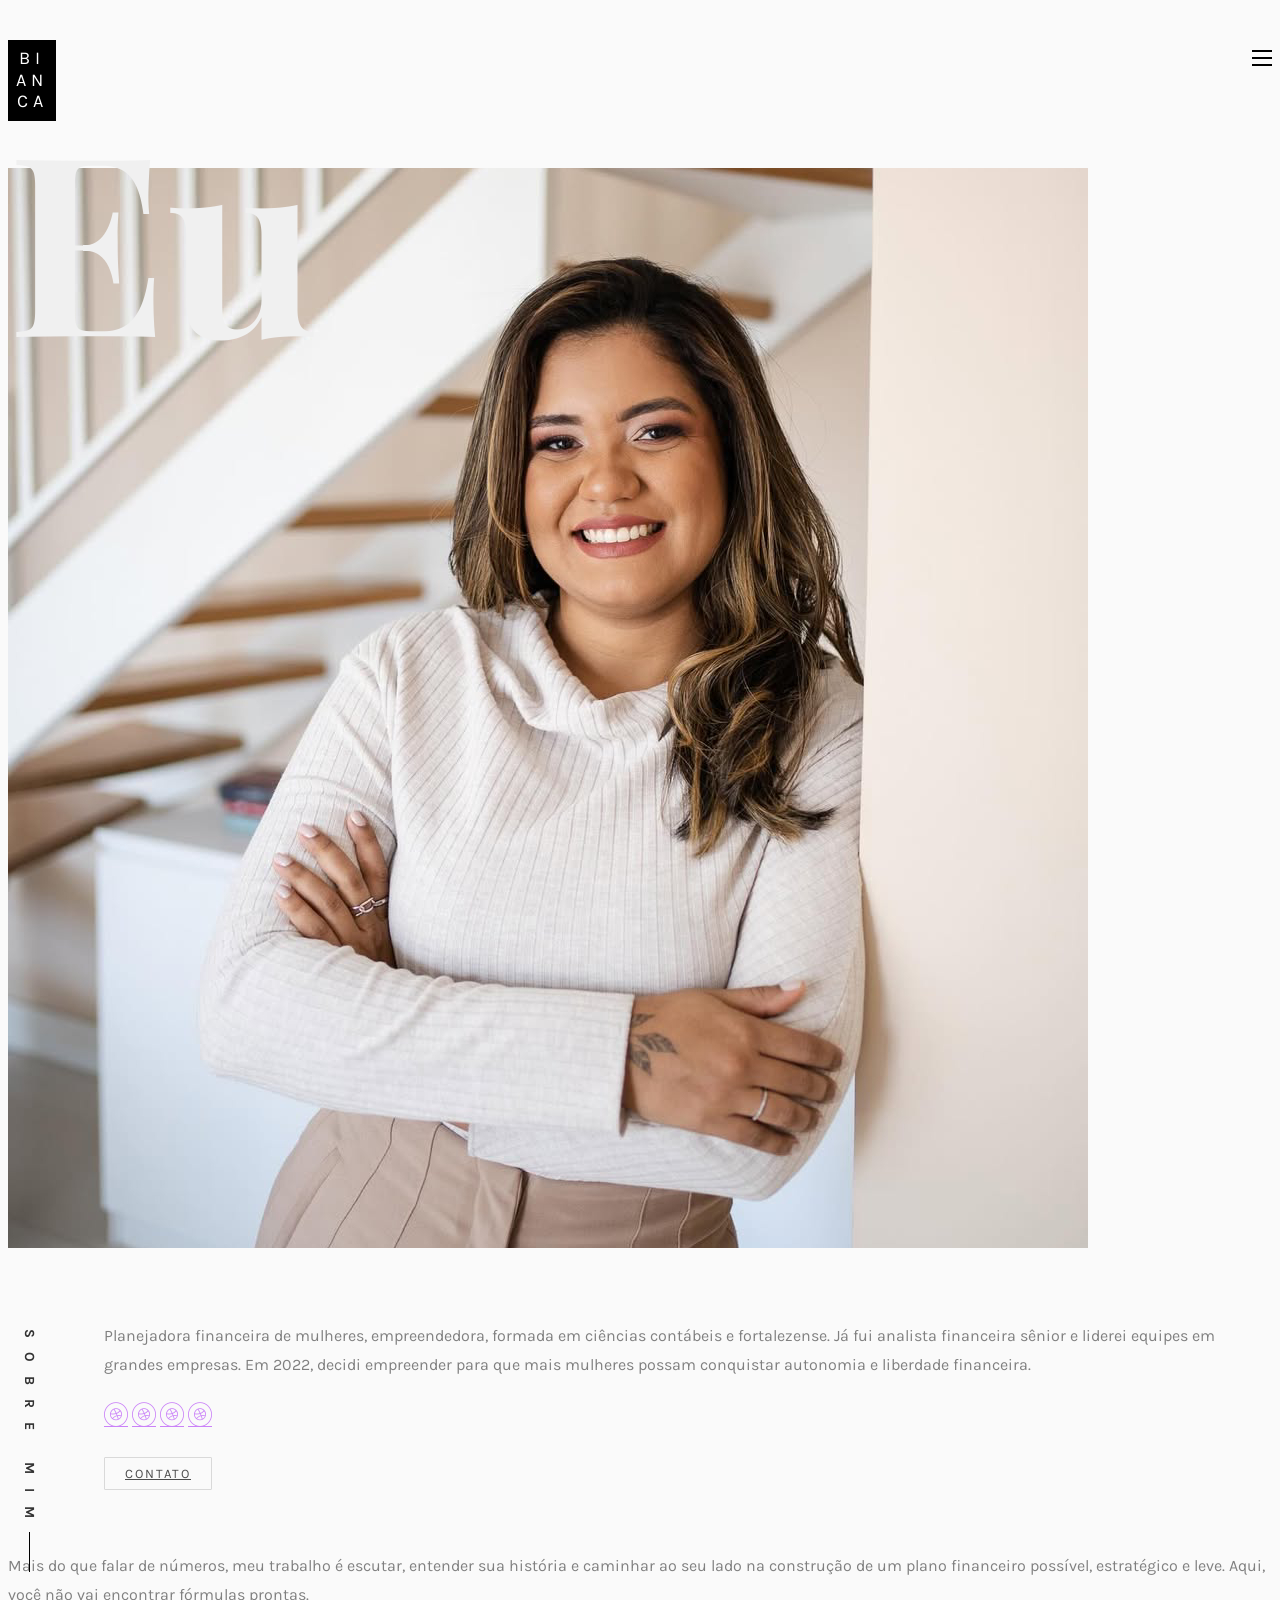
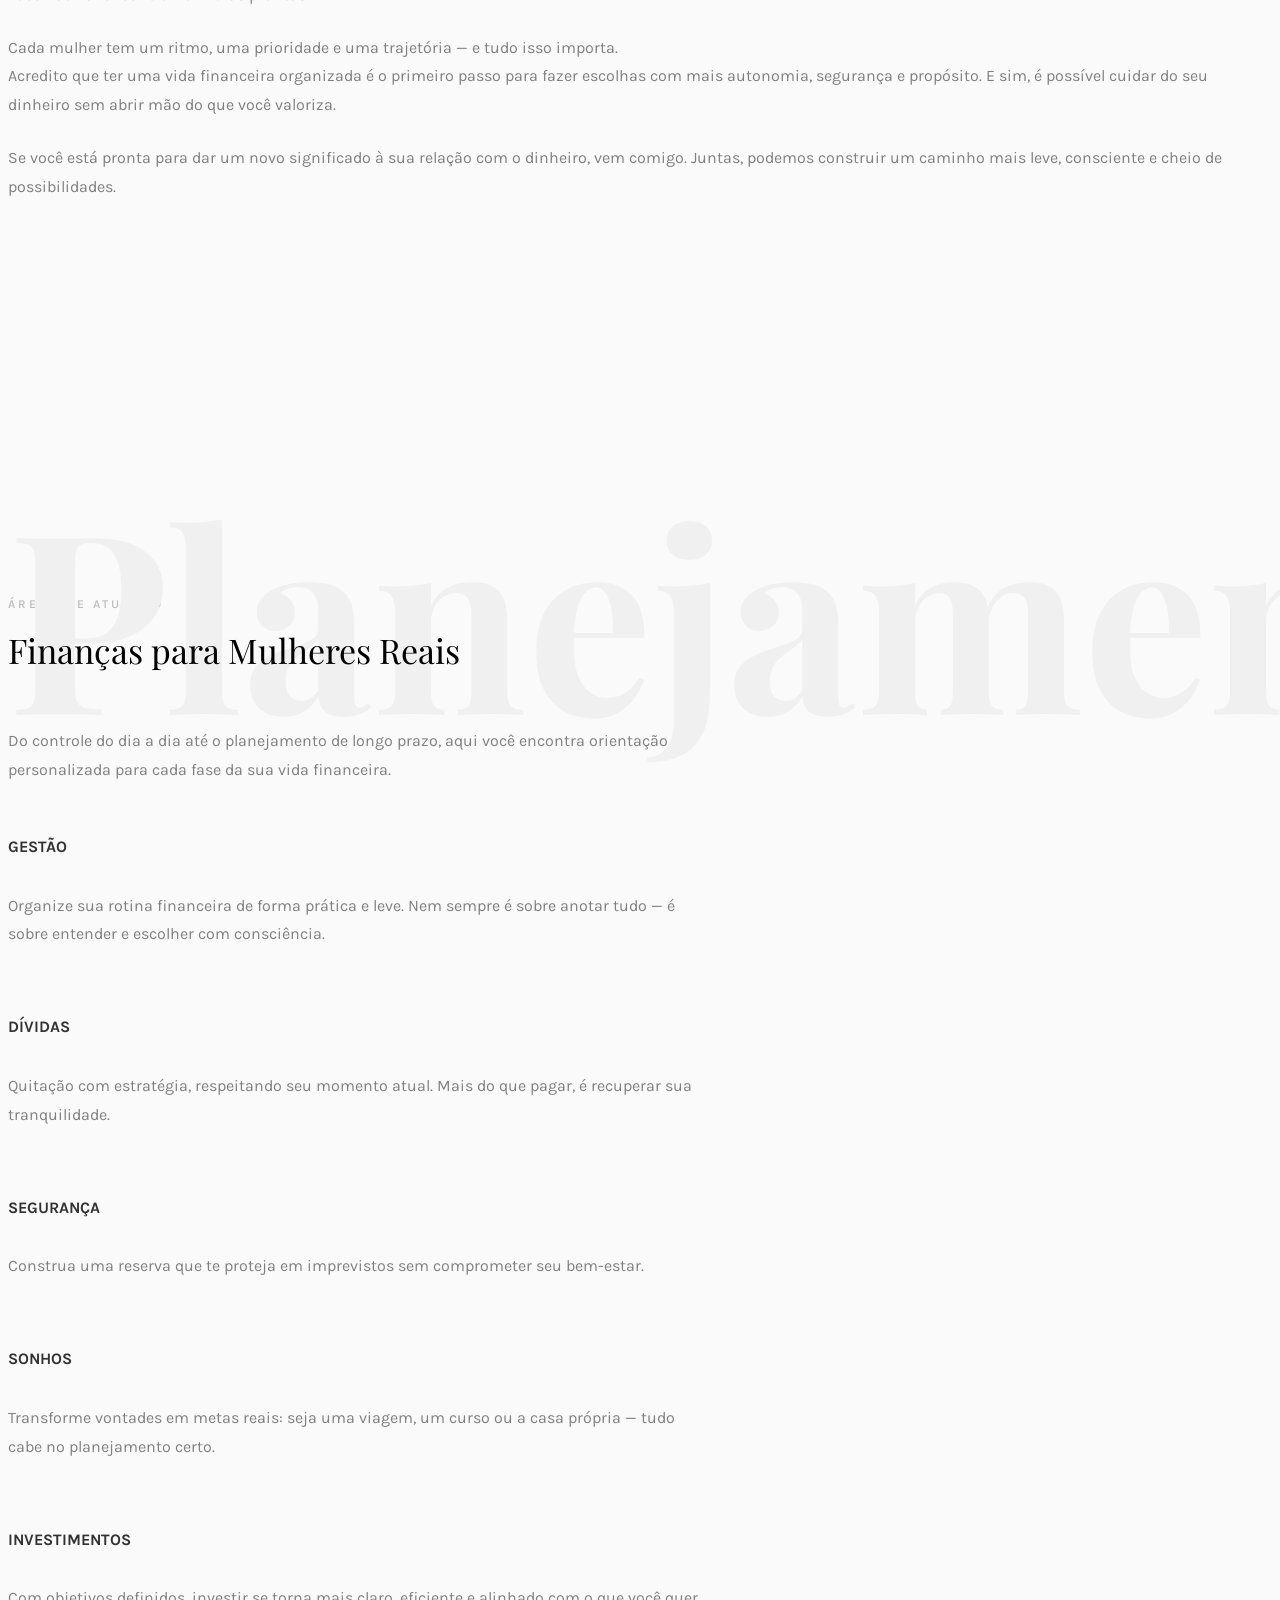
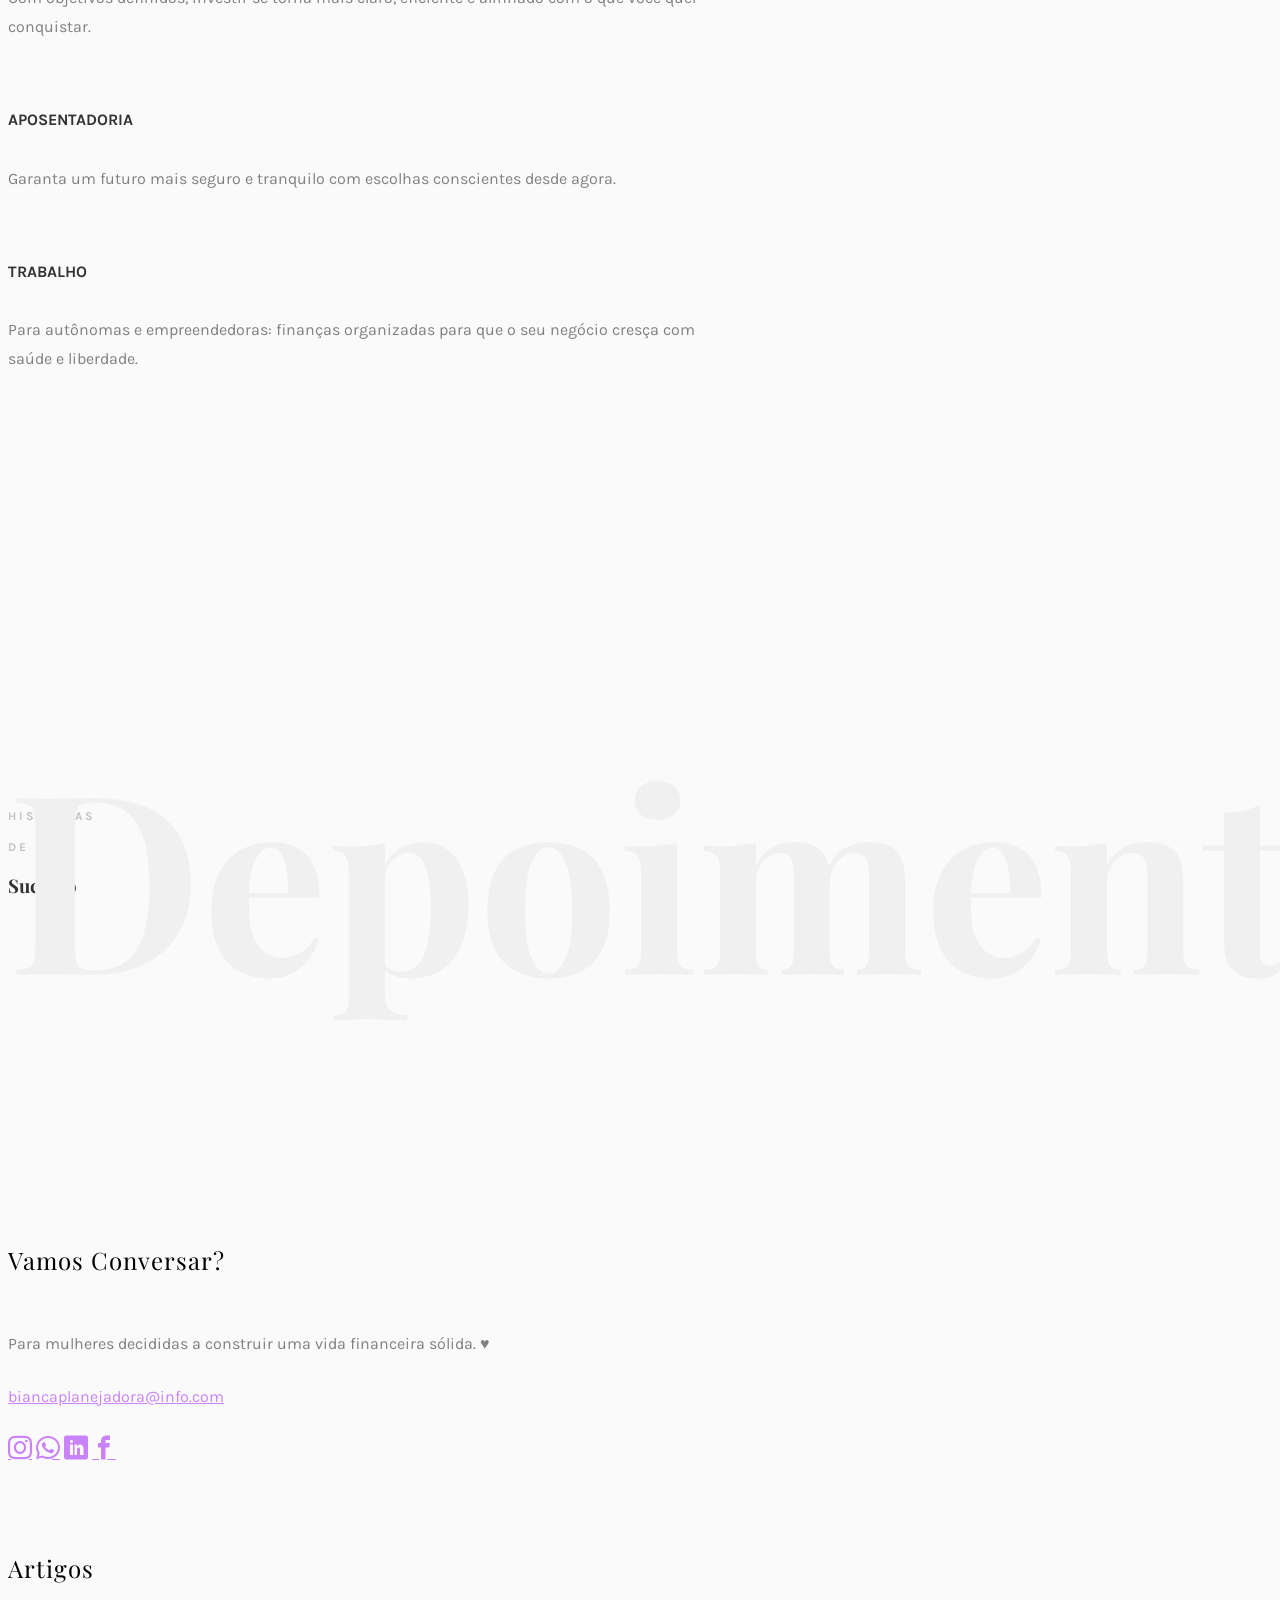
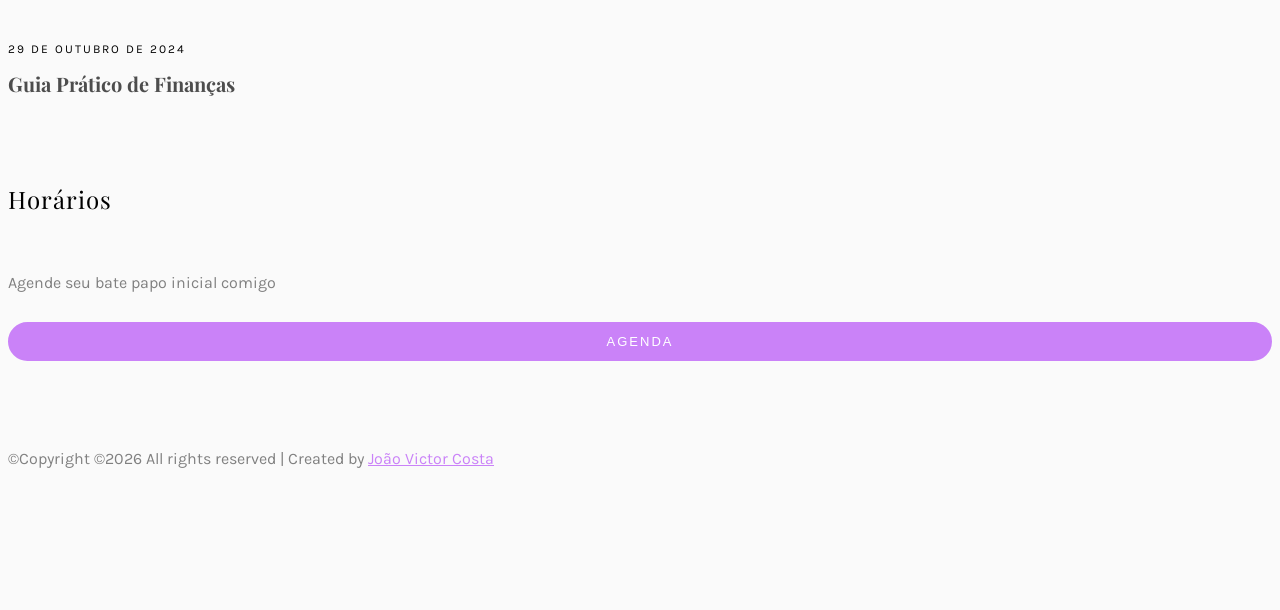
==== about.html @ e66005cc "new: create site bianca planejadora" ====
<!DOCTYPE HTML>
<html lang="pt-br">
	<head>
	<meta charset="utf-8">
	<meta http-equiv="X-UA-Compatible" content="IE=edge">
	<title>Bianca Planejadora</title>
	<meta name="viewport" content="width=device-width, initial-scale=1">
	<meta name="description" content="" />
	<meta name="keywords" content="" />
	<meta name="author" content="" />

  <!-- Facebook and Twitter integration -->
	<meta property="og:title" content=""/>
	<meta property="og:image" content=""/>
	<meta property="og:url" content=""/>
	<meta property="og:site_name" content=""/>
	<meta property="og:description" content=""/>
	<meta name="twitter:title" content="" />
	<meta name="twitter:image" content="" />
	<meta name="twitter:url" content="" />
	<meta name="twitter:card" content="" />

	<!-- Place favicon.ico and apple-touch-icon.png in the root directory -->
	<link rel="shortcut icon" href="favicon.ico">

	<link href="https://fonts.googleapis.com/css?family=Karla:400,700" rel="stylesheet">
	<link href="https://fonts.googleapis.com/css?family=Playfair+Display:400,400i,700" rel="stylesheet">
	
	<!-- Animate.css -->
	<link rel="stylesheet" href="css/animate.css">
	<!-- Icomoon Icon Fonts-->
	<link rel="stylesheet" href="css/icomoon.css">
	<!-- Bootstrap  -->
	<link rel="stylesheet" href="css/bootstrap.css">
	<!-- Owl Carousel -->
	<link rel="stylesheet" href="css/owl.carousel.min.css">
	<link rel="stylesheet" href="css/owl.theme.default.min.css">
	<!-- Magnific Popup -->
	<link rel="stylesheet" href="css/magnific-popup.css">

	<link rel="stylesheet" href="css/style.css">


	<!-- Modernizr JS -->
	<script src="js/modernizr-2.6.2.min.js"></script>

	</head>
	<body>

	<nav id="colorlib-main-nav" role="navigation">
		<a href="#" class="js-colorlib-nav-toggle colorlib-nav-toggle active"><i></i></a>
		<div class="js-fullheight colorlib-table">
			<div class="colorlib-table-cell js-fullheight">
				<div class="row">
					<div class="col-md-12">
						<ul>
							<li><a href="index.html">Home</a></li>
							<li class="active"><a href="about.html">Sobre</a></li>
							<li><a href="contact.html">Contato</a></li>
						</ul>
					</div>
				</div>
			</div>
		</div>
	</nav>
	
	<div id="colorlib-page">
		<header>
			<div class="container">
				<div class="row">
					<div class="col-md-12">
						<div class="colorlib-navbar-brand">
							<a class="colorlib-logo" href="index.html"><span>Bi</span><span>an</span><span>ca</span></a>
						</div>
						<a href="#" class="js-colorlib-nav-toggle colorlib-nav-toggle"><i></i></a>
					</div>
				</div>
			</div>
		</header>
		<div id="colorlib-about">
			<div class="container">
				<div class="row text-center">
					<h2 class="bold">Eu</h2>
				</div>
				<div class="row row-padded-bottom">
					<div class="col-md-5 animate-box">
						<img class="img-responsive about-img" src="images/about.jpg" alt="html5 bootstrap template by colorlib.com">
					</div>
					<div class="col-md-6 col-md-push-1 animate-box">
						<div class="about-desc">
							<div class="desc">
								<div class="rotate">
									<h2 class="heading">Sobre mim</h2>
								</div>
								<p>Planejadora financeira de mulheres, empreendedora, formada em ciências contábeis e fortalezense. 
									Já fui analista financeira sênior e liderei equipes em grandes empresas. 
									Em 2022, decidi empreender para que mais mulheres possam conquistar autonomia e liberdade financeira.</p>
								<p class="colorlib-social-icons">
									<a href="#"><i class="icon-dribbble2"></i></a>
									<a href="#"><i class="icon-dribbble2"></i></a>
									<a href="#"><i class="icon-dribbble2"></i></a>
									<a href="#"><i class="icon-dribbble2"></i></a>
								</p>
								<p><a href="contact.html" class="btn btn-primary btn-outline">Contato</a></p>
							</div>
						</div>
					</div>
				</div>
				<div class="row">
					<div class="col-md-4 animate-box">
						<p>Mais do que falar de números, meu trabalho é escutar, entender sua história e caminhar ao seu lado na 
							construção de um plano financeiro possível, estratégico e leve. Aqui, você não vai encontrar fórmulas prontas. </p>
					</div>
					<div class="col-md-4 animate-box">
						<p>Cada mulher tem um ritmo, uma prioridade e uma trajetória — e tudo isso importa.
							<br>Acredito que ter uma vida financeira organizada é o primeiro passo para fazer escolhas com mais autonomia, 
							segurança e propósito. E sim, é possível cuidar do seu dinheiro sem abrir mão do que você valoriza.</p>
					</div>
					<div class="col-md-4 animate-box">
						<p>Se você está pronta para dar um novo significado à sua relação com o dinheiro, vem comigo. Juntas, podemos construir 
							um caminho mais leve, consciente e cheio de possibilidades.</p>
					</div>
				</div>
			</div>
		</div>
		<div id="colorlib-services">
			<div class="container">
			  <div class="row text-center">
				<h2 class="bold">Planejamento</h2>
			  </div>
			  <div class="row">
				<div class="col-md-12">
				  <div class="services-flex">
					<div class="one-third">
					  <div class="row">
						<div class="col-md-12 animate-box intro-heading">
						  <span>Áreas de atuação</span>
						  <h2>Finanças para Mulheres Reais</h2>
						  <p>Do controle do dia a dia até o planejamento de longo prazo, aqui você encontra orientação personalizada para cada fase da sua vida financeira.</p>
						</div>
					  </div>
					  <div class="row">
						<div class="col-md-12">
		  
						  <div class="services animate-box">
							<h3>Gestão</h3>
							<p>Organize sua rotina financeira de forma prática e leve. Nem sempre é sobre anotar tudo — é sobre entender e escolher com consciência.</p>
						  </div>
		  
						  <div class="services animate-box">
							<h3>Dívidas</h3>
							<p>Quitação com estratégia, respeitando seu momento atual. Mais do que pagar, é recuperar sua tranquilidade.</p>
						  </div>
		  
						  <div class="services animate-box">
							<h3>Segurança</h3>
							<p>Construa uma reserva que te proteja em imprevistos sem comprometer seu bem-estar.</p>
						  </div>
		  
						  <div class="services animate-box">
							<h3>Sonhos</h3>
							<p>Transforme vontades em metas reais: seja uma viagem, um curso ou a casa própria — tudo cabe no planejamento certo.</p>
						  </div>
		  
						  <div class="services animate-box">
							<h3>Investimentos</h3>
							<p>Com objetivos definidos, investir se torna mais claro, eficiente e alinhado com o que você quer conquistar.</p>
						  </div>
		  
						  <div class="services animate-box">
							<h3>Aposentadoria</h3>
							<p>Garanta um futuro mais seguro e tranquilo com escolhas conscientes desde agora.</p>
						  </div>
		  
						  <div class="services animate-box">
							<h3>Trabalho</h3>
							<p>Para autônomas e empreendedoras: finanças organizadas para que o seu negócio cresça com saúde e liberdade.</p>
						  </div>
		  
						</div>
					  </div>
					</div>
					<div class="one-forth services-img" style="background-image: url(images/about__.jpg);">
					</div>
				  </div>
				</div>
			  </div>
			</div>
		  </div>
		  

		<div id="colorlib-testimony">
			<div class="container">
				<div class="row text-center">
					<h2 class="bold">Depoimentos</h2>
				</div>
				<div class="row">
					<div class="col-md-12 col-md-offset-0 text-center animate-box intro-heading">
						<span>Histórias</span>
						<span>de</span>
						<h3>Sucesso</h3>
					</div>
				</div>
				<div class="row">
					<div class="col-md-12">
						<div class="rotate">
							<h2 class="heading">Clientes</h2>
						</div>
					</div>
				</div>
				<div class="row animate-box">
					<div class="owl-carousel">
						<div class="item">
							<div class="col-md-12 text-center">
								<div class="testimony">
									<blockquote>
										<p>"Criei o hábito de olhar semanalmente os gastos dos dias anteriores e planejar o orçamento da semana atual. É uma disciplina, assim como ir à academia. Passei a falar sobre dinheiro com amigas e agora essa visão de finanças faz parte da rotina".</p>
										<span>&mdash; Nadian Silva</span>
									</blockquote>
								</div>
							</div>
						</div>
						<div class="item">
							<div class="col-md-12 text-center">
								<div class="testimony">
									<blockquote>
										<p>"O atendimento da Bianca é muito atencioso e profissional. Agora, tenho tranquilidade com o dinheiro &mdash; e isso impactou a minha confiança. Para quem vem da área da cultura ou de humanas, a gente não aprende sobre finanças, quanto custa a sua força de trabalho e a sua estrutura."</p>
										<span>&mdash; Priscila de Morais</span>
									</blockquote>
								</div>
							</div>
						</div>
						<div class="item">
							<div class="col-md-12 text-center">
								<div class="testimony">
									<blockquote>
										<p>"Queria que todas as minhas amigas tivessem acesso ao serviço que ela presta. É algo que muda vidas, porque reverbera para outras áreas. Traz reflexões sobre valorizar o nosso tempo e entender as escolhas que valem a pena."</p>
										<span>&mdash; Maísa Barbosa</span>
									</blockquote>
								</div>
							</div>
						</div>
					</div>
				</div>
			</div>
		</div>

		<footer>
			<div id="footer">
				<div class="container">
					<div class="row">
						<div class="col-md-4 col-pb-sm">
							<div class="row">
								<div class="col-md-10">
									<h2>Vamos Conversar?</h2>
									<p>Para mulheres decididas a construir uma vida financeira sólida. ♥️</p>
									<p><a href="#">biancaplanejadora@info.com</a></p>
									<p class="colorlib-social-icons">
										<a href="#"><i class="icon-instagram"></i></a>
										<a href="#"><i class="icon-whatsapp"></i></a>
										<a href="#"><i class="icon-linkedin"></i></a>
										<a href="#"><i class="icon-facebook"></i></a>
									</p>
								</div>
							</div>
						</div>
						<div class="col-md-4 col-pb-sm">
							<h2>Artigos</h2>
							<div class="f-entry">
								<div class="desc">
									<span>29 de Outubro de 2024</span>
									<h3><a href="https://www.bemparana.com.br/opiniao/financas-pessoais-um-guia-pratico-para-avaliar-o-seu-ano-ajustar-a-rota-e-planejar-2025/">Guia Prático de Finanças</a></h3>
								</div>
							</div>
						</div>
						<div class="col-md-4 col-pb-sm">
							<h2>Horários</h2>
							<p>Agende seu bate papo inicial comigo</p>
							<div class="subscribe text-center">
								<div class="form-group">
									<a href="#" class="icon whatsapp"><input type="submit" value="Agenda" class="btn btn-primary btn-custom"></a>
								</div>
							</div>
						</div>
					</div>
					<div class="row">
						<div class="col-md-12 text-center">
							<p>
								&copy;Copyright &copy;<script>document.write(new Date().getFullYear());</script> All rights reserved | Created by <a href="https://github.com/costajao" target="_blank">João Victor Costa</a>
							</p>
						</div>
					</div>
				</div>
			</div>
		</footer>
	
	</div>

	<!-- jQuery -->
	<script src="js/jquery.min.js"></script>
	<!-- jQuery Easing -->
	<script src="js/jquery.easing.1.3.js"></script>
	<!-- Bootstrap -->
	<script src="js/bootstrap.min.js"></script>
	<!-- Waypoints -->
	<script src="js/jquery.waypoints.min.js"></script>
	<!-- Owl Carousel -->
	<script src="js/owl.carousel.min.js"></script>
	<!-- Magnific Popup -->
	<script src="js/jquery.magnific-popup.min.js"></script>
	<script src="js/magnific-popup-options.js"></script>

	<!-- Main JS (Do not remove) -->
	<script src="js/main.js"></script>

	</body>
</html>
---- css/icomoon.css ----
@font-face {
  font-family: 'icomoon';
  src:  url('fonts/icomoon.eot?tmere9');
  src:  url('fonts/icomoon.eot?tmere9#iefix') format('embedded-opentype'),
    url('fonts/icomoon.ttf?tmere9') format('truetype'),
    url('fonts/icomoon.woff?tmere9') format('woff'),
    url('fonts/icomoon.svg?tmere9#icomoon') format('svg');
  font-weight: normal;
  font-style: normal;
}

[class^="icon-"], [class*=" icon-"] {
  /* use !important to prevent issues with browser extensions that change fonts */
  font-family: 'icomoon' !important;
  speak: none;
  font-style: normal;
  font-weight: normal;
  font-variant: normal;
  text-transform: none;
  line-height: 1;

  /* Better Font Rendering =========== */
  -webkit-font-smoothing: antialiased;
  -moz-osx-font-smoothing: grayscale;
}

.icon-activity:before {
  content: "\e900";
}
.icon-airplay:before {
  content: "\e901";
}
.icon-alert-circle:before {
  content: "\e902";
}
.icon-alert-octagon:before {
  content: "\e903";
}
.icon-alert-triangle:before {
  content: "\e904";
}
.icon-align-center:before {
  content: "\e905";
}
.icon-align-justify:before {
  content: "\e906";
}
.icon-align-left:before {
  content: "\e907";
}
.icon-align-right:before {
  content: "\e908";
}
.icon-anchor:before {
  content: "\e909";
}
.icon-aperture:before {
  content: "\e90a";
}
.icon-arrow-down3:before {
  content: "\e90b";
}
.icon-arrow-down-circle:before {
  content: "\e90c";
}
.icon-arrow-down-left3:before {
  content: "\e90d";
}
.icon-arrow-down-right3:before {
  content: "\e90e";
}
.icon-arrow-left3:before {
  content: "\e90f";
}
.icon-arrow-left-circle:before {
  content: "\e910";
}
.icon-arrow-right3:before {
  content: "\e911";
}
.icon-arrow-right-circle:before {
  content: "\e912";
}
.icon-arrow-up3:before {
  content: "\e913";
}
.icon-arrow-up-circle:before {
  content: "\e914";
}
.icon-arrow-up-left3:before {
  content: "\e915";
}
.icon-arrow-up-right3:before {
  content: "\e916";
}
.icon-at-sign:before {
  content: "\e917";
}
.icon-award:before {
  content: "\e918";
}
.icon-bar-chart:before {
  content: "\e919";
}
.icon-bar-chart-2:before {
  content: "\e91a";
}
.icon-battery:before {
  content: "\e91b";
}
.icon-battery-charging:before {
  content: "\e91c";
}
.icon-bell2:before {
  content: "\e91d";
}
.icon-bell-off:before {
  content: "\e91e";
}
.icon-bluetooth:before {
  content: "\e91f";
}
.icon-bold2:before {
  content: "\e920";
}
.icon-book2:before {
  content: "\e921";
}
.icon-book-open:before {
  content: "\e922";
}
.icon-bookmark2:before {
  content: "\e923";
}
.icon-box:before {
  content: "\e924";
}
.icon-briefcase2:before {
  content: "\e925";
}
.icon-calendar2:before {
  content: "\e926";
}
.icon-camera2:before {
  content: "\e927";
}
.icon-camera-off:before {
  content: "\e928";
}
.icon-cast:before {
  content: "\e929";
}
.icon-check:before {
  content: "\e92a";
}
.icon-check-circle:before {
  content: "\e92b";
}
.icon-check-square:before {
  content: "\e92c";
}
.icon-chevron-down:before {
  content: "\e92d";
}
.icon-chevron-left:before {
  content: "\e92e";
}
.icon-chevron-right:before {
  content: "\e92f";
}
.icon-chevron-up:before {
  content: "\e930";
}
.icon-chevrons-down:before {
  content: "\e931";
}
.icon-chevrons-left:before {
  content: "\e932";
}
.icon-chevrons-right:before {
  content: "\e933";
}
.icon-chevrons-up:before {
  content: "\e934";
}
.icon-chrome2:before {
  content: "\e935";
}
.icon-circle:before {
  content: "\e936";
}
.icon-clipboard2:before {
  content: "\e937";
}
.icon-clock3:before {
  content: "\e938";
}
.icon-cloud2:before {
  content: "\e939";
}
.icon-cloud-drizzle:before {
  content: "\e93a";
}
.icon-cloud-lightning:before {
  content: "\e93b";
}
.icon-cloud-off:before {
  content: "\e93c";
}
.icon-cloud-rain:before {
  content: "\e93d";
}
.icon-cloud-snow:before {
  content: "\e93e";
}
.icon-code:before {
  content: "\e93f";
}
.icon-codepen2:before {
  content: "\e940";
}
.icon-command2:before {
  content: "\e941";
}
.icon-compass3:before {
  content: "\e942";
}
.icon-copy2:before {
  content: "\e943";
}
.icon-corner-down-left:before {
  content: "\e944";
}
.icon-corner-down-right:before {
  content: "\e945";
}
.icon-corner-left-down:before {
  content: "\e946";
}
.icon-corner-left-up:before {
  content: "\e947";
}
.icon-corner-right-down:before {
  content: "\e948";
}
.icon-corner-right-up:before {
  content: "\e949";
}
.icon-corner-up-left:before {
  content: "\e94a";
}
.icon-corner-up-right:before {
  content: "\e94b";
}
.icon-cpu:before {
  content: "\e94c";
}
.icon-credit-card2:before {
  content: "\e94d";
}
.icon-crop2:before {
  content: "\e94e";
}
.icon-crosshair:before {
  content: "\e94f";
}
.icon-database2:before {
  content: "\e950";
}
.icon-delete:before {
  content: "\e951";
}
.icon-disc:before {
  content: "\e952";
}
.icon-dollar-sign:before {
  content: "\e953";
}
.icon-download4:before {
  content: "\e954";
}
.icon-download-cloud:before {
  content: "\e955";
}
.icon-droplet2:before {
  content: "\e956";
}
.icon-edit:before {
  content: "\e957";
}
.icon-edit-2:before {
  content: "\e958";
}
.icon-edit-3:before {
  content: "\e959";
}
.icon-external-link:before {
  content: "\e95a";
}
.icon-eye2:before {
  content: "\e95b";
}
.icon-eye-off:before {
  content: "\e95c";
}
.icon-facebook3:before {
  content: "\e95d";
}
.icon-fast-forward:before {
  content: "\e95e";
}
.icon-feather:before {
  content: "\e95f";
}
.icon-file:before {
  content: "\e960";
}
.icon-file-minus:before {
  content: "\e961";
}
.icon-file-plus:before {
  content: "\e962";
}
.icon-file-text3:before {
  content: "\e963";
}
.icon-film2:before {
  content: "\e964";
}
.icon-filter2:before {
  content: "\e965";
}
.icon-flag2:before {
  content: "\e966";
}
.icon-folder2:before {
  content: "\e967";
}
.icon-folder-minus2:before {
  content: "\e968";
}
.icon-folder-plus2:before {
  content: "\e969";
}
.icon-git-branch:before {
  content: "\e96a";
}
.icon-git-commit:before {
  content: "\e96b";
}
.icon-git-merge:before {
  content: "\e96c";
}
.icon-git-pull-request:before {
  content: "\e96d";
}
.icon-github2:before {
  content: "\e96e";
}
.icon-gitlab:before {
  content: "\e96f";
}
.icon-globe:before {
  content: "\e970";
}
.icon-grid:before {
  content: "\e971";
}
.icon-hard-drive:before {
  content: "\e972";
}
.icon-hash:before {
  content: "\e973";
}
.icon-headphones2:before {
  content: "\e974";
}
.icon-heart2:before {
  content: "\e975";
}
.icon-help-circle:before {
  content: "\e976";
}
.icon-home4:before {
  content: "\e977";
}
.icon-image2:before {
  content: "\e978";
}
.icon-inbox:before {
  content: "\e979";
}
.icon-info2:before {
  content: "\e97a";
}
.icon-instagram2:before {
  content: "\e97b";
}
.icon-italic2:before {
  content: "\e97c";
}
.icon-layers:before {
  content: "\e97d";
}
.icon-layout:before {
  content: "\e97e";
}
.icon-life-buoy:before {
  content: "\e97f";
}
.icon-link2:before {
  content: "\e980";
}
.icon-link-2:before {
  content: "\e981";
}
.icon-linkedin3:before {
  content: "\e982";
}
.icon-list3:before {
  content: "\e983";
}
.icon-loader:before {
  content: "\e984";
}
.icon-lock2:before {
  content: "\e985";
}
.icon-log-in:before {
  content: "\e986";
}
.icon-log-out:before {
  content: "\e987";
}
.icon-mail5:before {
  content: "\e988";
}
.icon-map3:before {
  content: "\e989";
}
.icon-map-pin:before {
  content: "\e98a";
}
.icon-maximize:before {
  content: "\e98b";
}
.icon-maximize-2:before {
  content: "\e98c";
}
.icon-menu5:before {
  content: "\e98d";
}
.icon-message-circle:before {
  content: "\e98e";
}
.icon-message-square:before {
  content: "\e98f";
}
.icon-mic2:before {
  content: "\e990";
}
.icon-mic-off:before {
  content: "\e991";
}
.icon-minimize:before {
  content: "\e992";
}
.icon-minimize-2:before {
  content: "\e993";
}
.icon-minus2:before {
  content: "\e994";
}
.icon-minus-circle:before {
  content: "\e995";
}
.icon-minus-square:before {
  content: "\e996";
}
.icon-monitor:before {
  content: "\e997";
}
.icon-moon:before {
  content: "\e998";
}
.icon-more-horizontal:before {
  content: "\e999";
}
.icon-more-vertical:before {
  content: "\e99a";
}
.icon-move:before {
  content: "\e99b";
}
.icon-music2:before {
  content: "\e99c";
}
.icon-navigation:before {
  content: "\e99d";
}
.icon-navigation-2:before {
  content: "\e99e";
}
.icon-octagon:before {
  content: "\e99f";
}
.icon-package:before {
  content: "\e9a0";
}
.icon-paperclip:before {
  content: "\e9a1";
}
.icon-pause3:before {
  content: "\e9a2";
}
.icon-pause-circle:before {
  content: "\e9a3";
}
.icon-percent:before {
  content: "\e9a4";
}
.icon-phone2:before {
  content: "\e9a5";
}
.icon-phone-call:before {
  content: "\e9a6";
}
.icon-phone-forwarded:before {
  content: "\e9a7";
}
.icon-phone-incoming:before {
  content: "\e9a8";
}
.icon-phone-missed:before {
  content: "\e9a9";
}
.icon-phone-off:before {
  content: "\e9aa";
}
.icon-phone-outgoing:before {
  content: "\e9ab";
}
.icon-pie-chart2:before {
  content: "\e9ac";
}
.icon-play4:before {
  content: "\e9ad";
}
.icon-play-circle:before {
  content: "\e9ae";
}
.icon-plus2:before {
  content: "\e9af";
}
.icon-plus-circle:before {
  content: "\e9b0";
}
.icon-plus-square:before {
  content: "\e9b1";
}
.icon-pocket:before {
  content: "\e9b2";
}
.icon-power2:before {
  content: "\e9b3";
}
.icon-printer2:before {
  content: "\e9b4";
}
.icon-radio:before {
  content: "\e9b5";
}
.icon-refresh-ccw:before {
  content: "\e9b6";
}
.icon-refresh-cw:before {
  content: "\e9b7";
}
.icon-repeat:before {
  content: "\e9b8";
}
.icon-rewind:before {
  content: "\e9b9";
}
.icon-rotate-ccw:before {
  content: "\e9ba";
}
.icon-rotate-cw:before {
  content: "\e9bb";
}
.icon-rss3:before {
  content: "\e9bc";
}
.icon-save:before {
  content: "\e9bd";
}
.icon-scissors2:before {
  content: "\e9be";
}
.icon-search2:before {
  content: "\e9bf";
}
.icon-send:before {
  content: "\e9c0";
}
.icon-server:before {
  content: "\e9c1";
}
.icon-settings:before {
  content: "\e9c2";
}
.icon-share3:before {
  content: "\e9c3";
}
.icon-share-2:before {
  content: "\e9c4";
}
.icon-shield2:before {
  content: "\e9c5";
}
.icon-shield-off:before {
  content: "\e9c6";
}
.icon-shopping-bag:before {
  content: "\e9c7";
}
.icon-shopping-cart:before {
  content: "\e9c8";
}
.icon-shuffle2:before {
  content: "\e9c9";
}
.icon-sidebar:before {
  content: "\e9ca";
}
.icon-skip-back:before {
  content: "\e9cb";
}
.icon-skip-forward:before {
  content: "\e9cc";
}
.icon-slack:before {
  content: "\e9cd";
}
.icon-slash:before {
  content: "\e9ce";
}
.icon-sliders:before {
  content: "\e9cf";
}
.icon-smartphone:before {
  content: "\e9d0";
}
.icon-speaker:before {
  content: "\e9d1";
}
.icon-square:before {
  content: "\e9d2";
}
.icon-star:before {
  content: "\e9d3";
}
.icon-stop-circle:before {
  content: "\e9d4";
}
.icon-sun2:before {
  content: "\e9d5";
}
.icon-sunrise:before {
  content: "\e9d6";
}
.icon-sunset:before {
  content: "\e9d7";
}
.icon-tablet2:before {
  content: "\e9d8";
}
.icon-tag:before {
  content: "\e9d9";
}
.icon-target2:before {
  content: "\e9da";
}
.icon-terminal2:before {
  content: "\e9db";
}
.icon-thermometer:before {
  content: "\e9dc";
}
.icon-thumbs-down:before {
  content: "\e9dd";
}
.icon-thumbs-up:before {
  content: "\e9de";
}
.icon-toggle-left:before {
  content: "\e9df";
}
.icon-toggle-right:before {
  content: "\e9e0";
}
.icon-trash:before {
  content: "\e9e1";
}
.icon-trash-2:before {
  content: "\e9e2";
}
.icon-trending-down:before {
  content: "\e9e3";
}
.icon-trending-up:before {
  content: "\e9e4";
}
.icon-triangle:before {
  content: "\e9e5";
}
.icon-truck2:before {
  content: "\e9e6";
}
.icon-tv2:before {
  content: "\e9e7";
}
.icon-twitter2:before {
  content: "\e9e8";
}
.icon-type:before {
  content: "\e9e9";
}
.icon-umbrella:before {
  content: "\e9ea";
}
.icon-underline2:before {
  content: "\e9eb";
}
.icon-unlock:before {
  content: "\e9ec";
}
.icon-upload4:before {
  content: "\e9ed";
}
.icon-upload-cloud:before {
  content: "\e9ee";
}
.icon-user2:before {
  content: "\e9ef";
}
.icon-user-check2:before {
  content: "\e9f0";
}
.icon-user-minus2:before {
  content: "\e9f1";
}
.icon-user-plus2:before {
  content: "\e9f2";
}
.icon-user-x:before {
  content: "\e9f3";
}
.icon-users2:before {
  content: "\e9f4";
}
.icon-video:before {
  content: "\e9f5";
}
.icon-video-off:before {
  content: "\e9f6";
}
.icon-voicemail:before {
  content: "\e9f7";
}
.icon-volume:before {
  content: "\e9f8";
}
.icon-volume-1:before {
  content: "\e9f9";
}
.icon-volume-2:before {
  content: "\e9fa";
}
.icon-volume-x:before {
  content: "\e9fb";
}
.icon-watch:before {
  content: "\e9fc";
}
.icon-wifi:before {
  content: "\e9fd";
}
.icon-wifi-off:before {
  content: "\e9fe";
}
.icon-wind:before {
  content: "\e9ff";
}
.icon-x:before {
  content: "\ea00";
}
.icon-x-circle:before {
  content: "\ea01";
}
.icon-x-square:before {
  content: "\ea02";
}
.icon-zap:before {
  content: "\ea03";
}
.icon-zap-off:before {
  content: "\ea04";
}
.icon-zoom-in2:before {
  content: "\ea05";
}
.icon-zoom-out2:before {
  content: "\ea06";
}
.icon-times:before {
  content: "\ea07";
}
.icon-tick:before {
  content: "\ea08";
}
.icon-plus3:before {
  content: "\ea09";
}
.icon-minus3:before {
  content: "\ea0a";
}
.icon-equals:before {
  content: "\ea0b";
}
.icon-divide:before {
  content: "\ea0c";
}
.icon-chevron-right2:before {
  content: "\ea0d";
}
.icon-chevron-left2:before {
  content: "\ea0e";
}
.icon-arrow-right-thick:before {
  content: "\ea0f";
}
.icon-arrow-left-thick:before {
  content: "\ea10";
}
.icon-th-small:before {
  content: "\ea11";
}
.icon-th-menu:before {
  content: "\ea12";
}
.icon-th-list:before {
  content: "\ea13";
}
.icon-th-large:before {
  content: "\ea14";
}
.icon-home5:before {
  content: "\ea15";
}
.icon-arrow-forward:before {
  content: "\ea16";
}
.icon-arrow-back:before {
  content: "\ea17";
}
.icon-rss4:before {
  content: "\ea18";
}
.icon-location3:before {
  content: "\ea19";
}
.icon-link3:before {
  content: "\ea1a";
}
.icon-image3:before {
  content: "\ea1b";
}
.icon-arrow-up-thick:before {
  content: "\ea1c";
}
.icon-arrow-down-thick:before {
  content: "\ea1d";
}
.icon-starburst:before {
  content: "\ea1e";
}
.icon-starburst-outline:before {
  content: "\ea1f";
}
.icon-star2:before {
  content: "\ea20";
}
.icon-flow-children:before {
  content: "\ea21";
}
.icon-export:before {
  content: "\ea22";
}
.icon-delete2:before {
  content: "\ea23";
}
.icon-delete-outline:before {
  content: "\ea24";
}
.icon-cloud-storage:before {
  content: "\ea25";
}
.icon-wi-fi:before {
  content: "\ea26";
}
.icon-heart3:before {
  content: "\ea27";
}
.icon-flash:before {
  content: "\ea28";
}
.icon-cancel:before {
  content: "\ea29";
}
.icon-backspace:before {
  content: "\ea2a";
}
.icon-attachment2:before {
  content: "\ea2b";
}
.icon-arrow-move:before {
  content: "\ea2c";
}
.icon-warning2:before {
  content: "\ea2d";
}
.icon-user3:before {
  content: "\ea2e";
}
.icon-radar:before {
  content: "\ea2f";
}
.icon-lock-open:before {
  content: "\ea30";
}
.icon-lock-closed:before {
  content: "\ea31";
}
.icon-location-arrow:before {
  content: "\ea32";
}
.icon-info3:before {
  content: "\ea33";
}
.icon-user-delete:before {
  content: "\ea34";
}
.icon-user-add:before {
  content: "\ea35";
}
.icon-media-pause:before {
  content: "\ea36";
}
.icon-group:before {
  content: "\ea37";
}
.icon-chart-pie:before {
  content: "\ea38";
}
.icon-chart-line:before {
  content: "\ea39";
}
.icon-chart-bar:before {
  content: "\ea3a";
}
.icon-chart-area:before {
  content: "\ea3b";
}
.icon-video2:before {
  content: "\ea3c";
}
.icon-point-of-interest:before {
  content: "\ea3d";
}
.icon-infinity:before {
  content: "\ea3e";
}
.icon-globe2:before {
  content: "\ea3f";
}
.icon-eye3:before {
  content: "\ea40";
}
.icon-cog2:before {
  content: "\ea41";
}
.icon-camera3:before {
  content: "\ea42";
}
.icon-upload5:before {
  content: "\ea43";
}
.icon-scissors3:before {
  content: "\ea44";
}
.icon-refresh:before {
  content: "\ea45";
}
.icon-pin:before {
  content: "\ea46";
}
.icon-key3:before {
  content: "\ea47";
}
.icon-info-large:before {
  content: "\ea48";
}
.icon-eject2:before {
  content: "\ea49";
}
.icon-download5:before {
  content: "\ea4a";
}
.icon-zoom:before {
  content: "\ea4b";
}
.icon-zoom-out3:before {
  content: "\ea4c";
}
.icon-zoom-in3:before {
  content: "\ea4d";
}
.icon-sort-numerically:before {
  content: "\ea4e";
}
.icon-sort-alphabetically:before {
  content: "\ea4f";
}
.icon-input-checked:before {
  content: "\ea50";
}
.icon-calender:before {
  content: "\ea51";
}
.icon-world:before {
  content: "\ea52";
}
.icon-notes:before {
  content: "\ea53";
}
.icon-code2:before {
  content: "\ea54";
}
.icon-arrow-sync:before {
  content: "\ea55";
}
.icon-arrow-shuffle:before {
  content: "\ea56";
}
.icon-arrow-repeat:before {
  content: "\ea57";
}
.icon-arrow-minimise:before {
  content: "\ea58";
}
.icon-arrow-maximise:before {
  content: "\ea59";
}
.icon-arrow-loop:before {
  content: "\ea5a";
}
.icon-anchor2:before {
  content: "\ea5b";
}
.icon-spanner:before {
  content: "\ea5c";
}
.icon-puzzle:before {
  content: "\ea5d";
}
.icon-power3:before {
  content: "\ea5e";
}
.icon-plane:before {
  content: "\ea5f";
}
.icon-pi:before {
  content: "\ea60";
}
.icon-phone3:before {
  content: "\ea61";
}
.icon-microphone:before {
  content: "\ea62";
}
.icon-media-rewind:before {
  content: "\ea63";
}
.icon-flag3:before {
  content: "\ea64";
}
.icon-adjust-brightness:before {
  content: "\ea65";
}
.icon-waves:before {
  content: "\ea66";
}
.icon-social-twitter:before {
  content: "\ea67";
}
.icon-social-facebook:before {
  content: "\ea68";
}
.icon-social-dribbble:before {
  content: "\ea69";
}
.icon-media-stop:before {
  content: "\ea6a";
}
.icon-media-record:before {
  content: "\ea6b";
}
.icon-media-play:before {
  content: "\ea6c";
}
.icon-media-fast-forward:before {
  content: "\ea6d";
}
.icon-media-eject:before {
  content: "\ea6e";
}
.icon-social-vimeo:before {
  content: "\ea6f";
}
.icon-social-tumbler:before {
  content: "\ea70";
}
.icon-social-skype:before {
  content: "\ea71";
}
.icon-social-pinterest:before {
  content: "\ea72";
}
.icon-social-linkedin:before {
  content: "\ea73";
}
.icon-social-last-fm:before {
  content: "\ea74";
}
.icon-social-github:before {
  content: "\ea75";
}
.icon-social-flickr:before {
  content: "\ea76";
}
.icon-at:before {
  content: "\ea77";
}
.icon-times-outline:before {
  content: "\ea78";
}
.icon-plus-outline:before {
  content: "\ea79";
}
.icon-minus-outline:before {
  content: "\ea7a";
}
.icon-tick-outline:before {
  content: "\ea7b";
}
.icon-th-large-outline:before {
  content: "\ea7c";
}
.icon-equals-outline:before {
  content: "\ea7d";
}
.icon-divide-outline:before {
  content: "\ea7e";
}
.icon-chevron-right-outline:before {
  content: "\ea7f";
}
.icon-chevron-left-outline:before {
  content: "\ea80";
}
.icon-arrow-right-outline:before {
  content: "\ea81";
}
.icon-arrow-left-outline:before {
  content: "\ea82";
}
.icon-th-small-outline:before {
  content: "\ea83";
}
.icon-th-menu-outline:before {
  content: "\ea84";
}
.icon-th-list-outline:before {
  content: "\ea85";
}
.icon-news:before {
  content: "\ea86";
}
.icon-home-outline:before {
  content: "\ea87";
}
.icon-arrow-up-outline:before {
  content: "\ea88";
}
.icon-arrow-forward-outline:before {
  content: "\ea89";
}
.icon-arrow-down-outline:before {
  content: "\ea8a";
}
.icon-arrow-back-outline:before {
  content: "\ea8b";
}
.icon-trash2:before {
  content: "\ea8c";
}
.icon-rss-outline:before {
  content: "\ea8d";
}
.icon-message:before {
  content: "\ea8e";
}
.icon-location-outline:before {
  content: "\ea8f";
}
.icon-link-outline:before {
  content: "\ea90";
}
.icon-image-outline:before {
  content: "\ea91";
}
.icon-export-outline:before {
  content: "\ea92";
}
.icon-cross2:before {
  content: "\ea93";
}
.icon-wi-fi-outline:before {
  content: "\ea94";
}
.icon-star-outline:before {
  content: "\ea95";
}
.icon-media-pause-outline:before {
  content: "\ea96";
}
.icon-mail6:before {
  content: "\ea97";
}
.icon-heart-outline:before {
  content: "\ea98";
}
.icon-flash-outline:before {
  content: "\ea99";
}
.icon-cancel-outline:before {
  content: "\ea9a";
}
.icon-beaker:before {
  content: "\ea9b";
}
.icon-arrow-move-outline:before {
  content: "\ea9c";
}
.icon-watch2:before {
  content: "\ea9d";
}
.icon-warning-outline:before {
  content: "\ea9e";
}
.icon-time:before {
  content: "\ea9f";
}
.icon-radar-outline:before {
  content: "\eaa0";
}
.icon-lock-open-outline:before {
  content: "\eaa1";
}
.icon-location-arrow-outline:before {
  content: "\eaa2";
}
.icon-info-outline:before {
  content: "\eaa3";
}
.icon-backspace-outline:before {
  content: "\eaa4";
}
.icon-attachment-outline:before {
  content: "\eaa5";
}
.icon-user-outline:before {
  content: "\eaa6";
}
.icon-user-delete-outline:before {
  content: "\eaa7";
}
.icon-user-add-outline:before {
  content: "\eaa8";
}
.icon-lock-closed-outline:before {
  content: "\eaa9";
}
.icon-group-outline:before {
  content: "\eaaa";
}
.icon-chart-pie-outline:before {
  content: "\eaab";
}
.icon-chart-line-outline:before {
  content: "\eaac";
}
.icon-chart-bar-outline:before {
  content: "\eaad";
}
.icon-chart-area-outline:before {
  content: "\eaae";
}
.icon-video-outline:before {
  content: "\eaaf";
}
.icon-point-of-interest-outline:before {
  content: "\eab0";
}
.icon-map4:before {
  content: "\eab1";
}
.icon-key-outline:before {
  content: "\eab2";
}
.icon-infinity-outline:before {
  content: "\eab3";
}
.icon-globe-outline:before {
  content: "\eab4";
}
.icon-eye-outline:before {
  content: "\eab5";
}
.icon-cog-outline:before {
  content: "\eab6";
}
.icon-camera-outline:before {
  content: "\eab7";
}
.icon-upload-outline:before {
  content: "\eab8";
}
.icon-support:before {
  content: "\eab9";
}
.icon-scissors-outline:before {
  content: "\eaba";
}
.icon-refresh-outline:before {
  content: "\eabb";
}
.icon-info-large-outline:before {
  content: "\eabc";
}
.icon-eject-outline:before {
  content: "\eabd";
}
.icon-download-outline:before {
  content: "\eabe";
}
.icon-battery-mid:before {
  content: "\eabf";
}
.icon-battery-low:before {
  content: "\eac0";
}
.icon-battery-high:before {
  content: "\eac1";
}
.icon-zoom-outline:before {
  content: "\eac2";
}
.icon-zoom-out-outline:before {
  content: "\eac3";
}
.icon-zoom-in-outline:before {
  content: "\eac4";
}
.icon-tag2:before {
  content: "\eac5";
}
.icon-tabs-outline:before {
  content: "\eac6";
}
.icon-pin-outline:before {
  content: "\eac7";
}
.icon-message-typing:before {
  content: "\eac8";
}
.icon-directions:before {
  content: "\eac9";
}
.icon-battery-full:before {
  content: "\eaca";
}
.icon-battery-charge:before {
  content: "\eacb";
}
.icon-pipette:before {
  content: "\eacc";
}
.icon-pencil3:before {
  content: "\eacd";
}
.icon-folder3:before {
  content: "\eace";
}
.icon-folder-delete:before {
  content: "\eacf";
}
.icon-folder-add:before {
  content: "\ead0";
}
.icon-edit2:before {
  content: "\ead1";
}
.icon-document:before {
  content: "\ead2";
}
.icon-document-delete:before {
  content: "\ead3";
}
.icon-document-add:before {
  content: "\ead4";
}
.icon-brush:before {
  content: "\ead5";
}
.icon-thumbs-up2:before {
  content: "\ead6";
}
.icon-thumbs-down2:before {
  content: "\ead7";
}
.icon-pen2:before {
  content: "\ead8";
}
.icon-sort-numerically-outline:before {
  content: "\ead9";
}
.icon-sort-alphabetically-outline:before {
  content: "\eada";
}
.icon-social-last-fm-circular:before {
  content: "\eadb";
}
.icon-social-github-circular:before {
  content: "\eadc";
}
.icon-compass4:before {
  content: "\eadd";
}
.icon-bookmark3:before {
  content: "\eade";
}
.icon-input-checked-outline:before {
  content: "\eadf";
}
.icon-code-outline:before {
  content: "\eae0";
}
.icon-calender-outline:before {
  content: "\eae1";
}
.icon-business-card:before {
  content: "\eae2";
}
.icon-arrow-up4:before {
  content: "\eae3";
}
.icon-arrow-sync-outline:before {
  content: "\eae4";
}
.icon-arrow-right4:before {
  content: "\eae5";
}
.icon-arrow-repeat-outline:before {
  content: "\eae6";
}
.icon-arrow-loop-outline:before {
  content: "\eae7";
}
.icon-arrow-left4:before {
  content: "\eae8";
}
.icon-flow-switch:before {
  content: "\eae9";
}
.icon-flow-parallel:before {
  content: "\eaea";
}
.icon-flow-merge:before {
  content: "\eaeb";
}
.icon-document-text:before {
  content: "\eaec";
}
.icon-clipboard3:before {
  content: "\eaed";
}
.icon-calculator2:before {
  content: "\eaee";
}
.icon-arrow-minimise-outline:before {
  content: "\eaef";
}
.icon-arrow-maximise-outline:before {
  content: "\eaf0";
}
.icon-arrow-down4:before {
  content: "\eaf1";
}
.icon-gift2:before {
  content: "\eaf2";
}
.icon-film3:before {
  content: "\eaf3";
}
.icon-database3:before {
  content: "\eaf4";
}
.icon-bell3:before {
  content: "\eaf5";
}
.icon-anchor-outline:before {
  content: "\eaf6";
}
.icon-adjust-contrast:before {
  content: "\eaf7";
}
.icon-world-outline:before {
  content: "\eaf8";
}
.icon-shopping-bag2:before {
  content: "\eaf9";
}
.icon-power-outline:before {
  content: "\eafa";
}
.icon-notes-outline:before {
  content: "\eafb";
}
.icon-device-tablet:before {
  content: "\eafc";
}
.icon-device-phone:before {
  content: "\eafd";
}
.icon-device-laptop:before {
  content: "\eafe";
}
.icon-device-desktop:before {
  content: "\eaff";
}
.icon-briefcase3:before {
  content: "\eb00";
}
.icon-stopwatch2:before {
  content: "\eb01";
}
.icon-spanner-outline:before {
  content: "\eb02";
}
.icon-puzzle-outline:before {
  content: "\eb03";
}
.icon-printer3:before {
  content: "\eb04";
}
.icon-pi-outline:before {
  content: "\eb05";
}
.icon-lightbulb:before {
  content: "\eb06";
}
.icon-flag-outline:before {
  content: "\eb07";
}
.icon-contacts:before {
  content: "\eb08";
}
.icon-archive:before {
  content: "\eb09";
}
.icon-weather-stormy:before {
  content: "\eb0a";
}
.icon-weather-shower:before {
  content: "\eb0b";
}
.icon-weather-partly-sunny:before {
  content: "\eb0c";
}
.icon-weather-downpour:before {
  content: "\eb0d";
}
.icon-weather-cloudy:before {
  content: "\eb0e";
}
.icon-plane-outline:before {
  content: "\eb0f";
}
.icon-phone-outline:before {
  content: "\eb10";
}
.icon-microphone-outline:before {
  content: "\eb11";
}
.icon-weather-windy:before {
  content: "\eb12";
}
.icon-weather-windy-cloudy:before {
  content: "\eb13";
}
.icon-weather-sunny:before {
  content: "\eb14";
}
.icon-weather-snow:before {
  content: "\eb15";
}
.icon-weather-night:before {
  content: "\eb16";
}
.icon-media-stop-outline:before {
  content: "\eb17";
}
.icon-media-rewind-outline:before {
  content: "\eb18";
}
.icon-media-record-outline:before {
  content: "\eb19";
}
.icon-media-play-outline:before {
  content: "\eb1a";
}
.icon-media-fast-forward-outline:before {
  content: "\eb1b";
}
.icon-media-eject-outline:before {
  content: "\eb1c";
}
.icon-wine:before {
  content: "\eb1d";
}
.icon-waves-outline:before {
  content: "\eb1e";
}
.icon-ticket2:before {
  content: "\eb1f";
}
.icon-tags:before {
  content: "\eb20";
}
.icon-plug:before {
  content: "\eb21";
}
.icon-headphones3:before {
  content: "\eb22";
}
.icon-credit-card3:before {
  content: "\eb23";
}
.icon-coffee:before {
  content: "\eb24";
}
.icon-book3:before {
  content: "\eb25";
}
.icon-beer:before {
  content: "\eb26";
}
.icon-volume2:before {
  content: "\eb27";
}
.icon-volume-up:before {
  content: "\eb28";
}
.icon-volume-mute3:before {
  content: "\eb29";
}
.icon-volume-down:before {
  content: "\eb2a";
}
.icon-social-vimeo-circular:before {
  content: "\eb2b";
}
.icon-social-twitter-circular:before {
  content: "\eb2c";
}
.icon-social-pinterest-circular:before {
  content: "\eb2d";
}
.icon-social-linkedin-circular:before {
  content: "\eb2e";
}
.icon-social-facebook-circular:before {
  content: "\eb2f";
}
.icon-social-dribbble-circular:before {
  content: "\eb30";
}
.icon-tree2:before {
  content: "\eb31";
}
.icon-thermometer2:before {
  content: "\eb32";
}
.icon-social-tumbler-circular:before {
  content: "\eb33";
}
.icon-social-skype-outline:before {
  content: "\eb34";
}
.icon-social-flickr-circular:before {
  content: "\eb35";
}
.icon-social-at-circular:before {
  content: "\eb36";
}
.icon-shopping-cart2:before {
  content: "\eb37";
}
.icon-messages:before {
  content: "\eb38";
}
.icon-leaf2:before {
  content: "\eb39";
}
.icon-feather2:before {
  content: "\eb3a";
}
.icon-box2:before {
  content: "\eb3b";
}
.icon-write:before {
  content: "\eb3c";
}
.icon-clock4:before {
  content: "\eb3d";
}
.icon-reply2:before {
  content: "\eb3e";
}
.icon-reply-all:before {
  content: "\eb3f";
}
.icon-forward4:before {
  content: "\eb40";
}
.icon-flag4:before {
  content: "\eb41";
}
.icon-search3:before {
  content: "\eb42";
}
.icon-trash3:before {
  content: "\eb43";
}
.icon-envelope:before {
  content: "\eb44";
}
.icon-bubble3:before {
  content: "\eb45";
}
.icon-bubbles5:before {
  content: "\eb46";
}
.icon-user4:before {
  content: "\eb47";
}
.icon-users3:before {
  content: "\eb48";
}
.icon-cloud3:before {
  content: "\eb49";
}
.icon-download6:before {
  content: "\eb4a";
}
.icon-upload6:before {
  content: "\eb4b";
}
.icon-rain:before {
  content: "\eb4c";
}
.icon-sun3:before {
  content: "\eb4d";
}
.icon-moon2:before {
  content: "\eb4e";
}
.icon-bell4:before {
  content: "\eb4f";
}
.icon-folder4:before {
  content: "\eb50";
}
.icon-pin2:before {
  content: "\eb51";
}
.icon-sound:before {
  content: "\eb52";
}
.icon-microphone2:before {
  content: "\eb53";
}
.icon-camera4:before {
  content: "\eb54";
}
.icon-image4:before {
  content: "\eb55";
}
.icon-cog3:before {
  content: "\eb56";
}
.icon-calendar3:before {
  content: "\eb57";
}
.icon-book4:before {
  content: "\eb58";
}
.icon-map-marker:before {
  content: "\eb59";
}
.icon-store:before {
  content: "\eb5a";
}
.icon-support2:before {
  content: "\eb5b";
}
.icon-tag3:before {
  content: "\eb5c";
}
.icon-heart4:before {
  content: "\eb5d";
}
.icon-video-camera2:before {
  content: "\eb5e";
}
.icon-trophy2:before {
  content: "\eb5f";
}
.icon-cart2:before {
  content: "\eb60";
}
.icon-eye4:before {
  content: "\eb61";
}
.icon-cancel2:before {
  content: "\eb62";
}
.icon-chart:before {
  content: "\eb63";
}
.icon-target3:before {
  content: "\eb64";
}
.icon-printer4:before {
  content: "\eb65";
}
.icon-location4:before {
  content: "\eb66";
}
.icon-bookmark4:before {
  content: "\eb67";
}
.icon-monitor2:before {
  content: "\eb68";
}
.icon-cross3:before {
  content: "\eb69";
}
.icon-plus4:before {
  content: "\eb6a";
}
.icon-left:before {
  content: "\eb6b";
}
.icon-up:before {
  content: "\eb6c";
}
.icon-browser:before {
  content: "\eb6d";
}
.icon-windows2:before {
  content: "\eb6e";
}
.icon-switch2:before {
  content: "\eb6f";
}
.icon-dashboard:before {
  content: "\eb70";
}
.icon-play5:before {
  content: "\eb71";
}
.icon-fast-forward2:before {
  content: "\eb72";
}
.icon-next3:before {
  content: "\eb73";
}
.icon-refresh2:before {
  content: "\eb74";
}
.icon-film4:before {
  content: "\eb75";
}
.icon-home6:before {
  content: "\eb76";
}
.icon-home:before {
  content: "\eb77";
}
.icon-home2:before {
  content: "\eb78";
}
.icon-home3:before {
  content: "\eb79";
}
.icon-office:before {
  content: "\eb7a";
}
.icon-newspaper:before {
  content: "\eb7b";
}
.icon-pencil:before {
  content: "\eb7c";
}
.icon-pencil2:before {
  content: "\eb7d";
}
.icon-quill:before {
  content: "\eb7e";
}
.icon-pen:before {
  content: "\eb7f";
}
.icon-blog:before {
  content: "\eb80";
}
.icon-eyedropper:before {
  content: "\eb81";
}
.icon-droplet:before {
  content: "\eb82";
}
.icon-paint-format:before {
  content: "\eb83";
}
.icon-image:before {
  content: "\eb84";
}
.icon-images:before {
  content: "\eb85";
}
.icon-camera:before {
  content: "\eb86";
}
.icon-headphones:before {
  content: "\eb87";
}
.icon-music:before {
  content: "\eb88";
}
.icon-play:before {
  content: "\eb89";
}
.icon-film:before {
  content: "\eb8a";
}
.icon-video-camera:before {
  content: "\eb8b";
}
.icon-dice:before {
  content: "\eb8c";
}
.icon-pacman:before {
  content: "\eb8d";
}
.icon-spades:before {
  content: "\eb8e";
}
.icon-clubs:before {
  content: "\eb8f";
}
.icon-diamonds:before {
  content: "\eb90";
}
.icon-bullhorn:before {
  content: "\eb91";
}
.icon-connection:before {
  content: "\eb92";
}
.icon-podcast:before {
  content: "\eb93";
}
.icon-feed:before {
  content: "\eb94";
}
.icon-mic:before {
  content: "\eb95";
}
.icon-book:before {
  content: "\eb96";
}
.icon-books:before {
  content: "\eb97";
}
.icon-library:before {
  content: "\eb98";
}
.icon-file-text:before {
  content: "\eb99";
}
.icon-profile:before {
  content: "\eb9a";
}
.icon-file-empty:before {
  content: "\eb9b";
}
.icon-files-empty:before {
  content: "\eb9c";
}
.icon-file-text2:before {
  content: "\eb9d";
}
.icon-file-picture:before {
  content: "\eb9e";
}
.icon-file-music:before {
  content: "\eb9f";
}
.icon-file-play:before {
  content: "\eba0";
}
.icon-file-video:before {
  content: "\eba1";
}
.icon-file-zip:before {
  content: "\eba2";
}
.icon-copy:before {
  content: "\eba3";
}
.icon-paste:before {
  content: "\eba4";
}
.icon-stack:before {
  content: "\eba5";
}
.icon-folder:before {
  content: "\eba6";
}
.icon-folder-open:before {
  content: "\eba7";
}
.icon-folder-plus:before {
  content: "\eba8";
}
.icon-folder-minus:before {
  content: "\eba9";
}
.icon-folder-download:before {
  content: "\ebaa";
}
.icon-folder-upload:before {
  content: "\ebab";
}
.icon-price-tag:before {
  content: "\ebac";
}
.icon-price-tags:before {
  content: "\ebad";
}
.icon-barcode:before {
  content: "\ebae";
}
.icon-qrcode:before {
  content: "\ebaf";
}
.icon-ticket:before {
  content: "\ebb0";
}
.icon-cart:before {
  content: "\ebb1";
}
.icon-coin-dollar:before {
  content: "\ebb2";
}
.icon-coin-euro:before {
  content: "\ebb3";
}
.icon-coin-pound:before {
  content: "\ebb4";
}
.icon-coin-yen:before {
  content: "\ebb5";
}
.icon-credit-card:before {
  content: "\ebb6";
}
.icon-calculator:before {
  content: "\ebb7";
}
.icon-lifebuoy:before {
  content: "\ebb8";
}
.icon-phone:before {
  content: "\ebb9";
}
.icon-phone-hang-up:before {
  content: "\ebba";
}
.icon-address-book:before {
  content: "\ebbb";
}
.icon-envelop:before {
  content: "\ebbc";
}
.icon-pushpin:before {
  content: "\ebbd";
}
.icon-location:before {
  content: "\ebbe";
}
.icon-location2:before {
  content: "\ebbf";
}
.icon-compass:before {
  content: "\ebc0";
}
.icon-compass2:before {
  content: "\ebc1";
}
.icon-map:before {
  content: "\ebc2";
}
.icon-map2:before {
  content: "\ebc3";
}
.icon-history:before {
  content: "\ebc4";
}
.icon-clock:before {
  content: "\ebc5";
}
.icon-clock2:before {
  content: "\ebc6";
}
.icon-alarm:before {
  content: "\ebc7";
}
.icon-bell:before {
  content: "\ebc8";
}
.icon-stopwatch:before {
  content: "\ebc9";
}
.icon-calendar:before {
  content: "\ebca";
}
.icon-printer:before {
  content: "\ebcb";
}
.icon-keyboard:before {
  content: "\ebcc";
}
.icon-display:before {
  content: "\ebcd";
}
.icon-laptop:before {
  content: "\ebce";
}
.icon-mobile:before {
  content: "\ebcf";
}
.icon-mobile2:before {
  content: "\ebd0";
}
.icon-tablet:before {
  content: "\ebd1";
}
.icon-tv:before {
  content: "\ebd2";
}
.icon-drawer:before {
  content: "\ebd3";
}
.icon-drawer2:before {
  content: "\ebd4";
}
.icon-box-add:before {
  content: "\ebd5";
}
.icon-box-remove:before {
  content: "\ebd6";
}
.icon-download:before {
  content: "\ebd7";
}
.icon-upload:before {
  content: "\ebd8";
}
.icon-floppy-disk:before {
  content: "\ebd9";
}
.icon-drive:before {
  content: "\ebda";
}
.icon-database:before {
  content: "\ebdb";
}
.icon-undo:before {
  content: "\ebdc";
}
.icon-redo:before {
  content: "\ebdd";
}
.icon-undo2:before {
  content: "\ebde";
}
.icon-redo2:before {
  content: "\ebdf";
}
.icon-forward:before {
  content: "\ebe0";
}
.icon-reply:before {
  content: "\ebe1";
}
.icon-bubble:before {
  content: "\ebe2";
}
.icon-bubbles:before {
  content: "\ebe3";
}
.icon-bubbles2:before {
  content: "\ebe4";
}
.icon-bubble2:before {
  content: "\ebe5";
}
.icon-bubbles3:before {
  content: "\ebe6";
}
.icon-bubbles4:before {
  content: "\ebe7";
}
.icon-user:before {
  content: "\ebe8";
}
.icon-users:before {
  content: "\ebe9";
}
.icon-user-plus:before {
  content: "\ebea";
}
.icon-user-minus:before {
  content: "\ebeb";
}
.icon-user-check:before {
  content: "\ebec";
}
.icon-user-tie:before {
  content: "\ebed";
}
.icon-quotes-left:before {
  content: "\ebee";
}
.icon-quotes-right:before {
  content: "\ebef";
}
.icon-hour-glass:before {
  content: "\ebf0";
}
.icon-spinner:before {
  content: "\ebf1";
}
.icon-spinner2:before {
  content: "\ebf2";
}
.icon-spinner3:before {
  content: "\ebf3";
}
.icon-spinner4:before {
  content: "\ebf4";
}
.icon-spinner5:before {
  content: "\ebf5";
}
.icon-spinner6:before {
  content: "\ebf6";
}
.icon-spinner7:before {
  content: "\ebf7";
}
.icon-spinner8:before {
  content: "\ebf8";
}
.icon-spinner9:before {
  content: "\ebf9";
}
.icon-spinner10:before {
  content: "\ebfa";
}
.icon-spinner11:before {
  content: "\ebfb";
}
.icon-binoculars:before {
  content: "\ebfc";
}
.icon-search:before {
  content: "\ebfd";
}
.icon-zoom-in:before {
  content: "\ebfe";
}
.icon-zoom-out:before {
  content: "\ebff";
}
.icon-enlarge:before {
  content: "\ec00";
}
.icon-shrink:before {
  content: "\ec01";
}
.icon-enlarge2:before {
  content: "\ec02";
}
.icon-shrink2:before {
  content: "\ec03";
}
.icon-key:before {
  content: "\ec04";
}
.icon-key2:before {
  content: "\ec05";
}
.icon-lock:before {
  content: "\ec06";
}
.icon-unlocked:before {
  content: "\ec07";
}
.icon-wrench:before {
  content: "\ec08";
}
.icon-equalizer:before {
  content: "\ec09";
}
.icon-equalizer2:before {
  content: "\ec0a";
}
.icon-cog:before {
  content: "\ec0b";
}
.icon-cogs:before {
  content: "\ec0c";
}
.icon-hammer:before {
  content: "\ec0d";
}
.icon-magic-wand:before {
  content: "\ec0e";
}
.icon-aid-kit:before {
  content: "\ec0f";
}
.icon-bug:before {
  content: "\ec10";
}
.icon-pie-chart:before {
  content: "\ec11";
}
.icon-stats-dots:before {
  content: "\ec12";
}
.icon-stats-bars:before {
  content: "\ec13";
}
.icon-stats-bars2:before {
  content: "\ec14";
}
.icon-trophy:before {
  content: "\ec15";
}
.icon-gift:before {
  content: "\ec16";
}
.icon-glass:before {
  content: "\ec17";
}
.icon-glass2:before {
  content: "\ec18";
}
.icon-mug:before {
  content: "\ec19";
}
.icon-spoon-knife:before {
  content: "\ec1a";
}
.icon-leaf:before {
  content: "\ec1b";
}
.icon-rocket:before {
  content: "\ec1c";
}
.icon-meter:before {
  content: "\ec1d";
}
.icon-meter2:before {
  content: "\ec1e";
}
.icon-hammer2:before {
  content: "\ec1f";
}
.icon-fire:before {
  content: "\ec20";
}
.icon-lab:before {
  content: "\ec21";
}
.icon-magnet:before {
  content: "\ec22";
}
.icon-bin:before {
  content: "\ec23";
}
.icon-bin2:before {
  content: "\ec24";
}
.icon-briefcase:before {
  content: "\ec25";
}
.icon-airplane:before {
  content: "\ec26";
}
.icon-truck:before {
  content: "\ec27";
}
.icon-road:before {
  content: "\ec28";
}
.icon-accessibility:before {
  content: "\ec29";
}
.icon-target:before {
  content: "\ec2a";
}
.icon-shield:before {
  content: "\ec2b";
}
.icon-power:before {
  content: "\ec2c";
}
.icon-switch:before {
  content: "\ec2d";
}
.icon-power-cord:before {
  content: "\ec2e";
}
.icon-clipboard:before {
  content: "\ec2f";
}
.icon-list-numbered:before {
  content: "\ec30";
}
.icon-list:before {
  content: "\ec31";
}
.icon-list2:before {
  content: "\ec32";
}
.icon-tree:before {
  content: "\ec33";
}
.icon-menu:before {
  content: "\ec34";
}
.icon-menu2:before {
  content: "\ec35";
}
.icon-menu3:before {
  content: "\ec36";
}
.icon-menu4:before {
  content: "\ec37";
}
.icon-cloud:before {
  content: "\ec38";
}
.icon-cloud-download:before {
  content: "\ec39";
}
.icon-cloud-upload:before {
  content: "\ec3a";
}
.icon-cloud-check:before {
  content: "\ec3b";
}
.icon-download2:before {
  content: "\ec3c";
}
.icon-upload2:before {
  content: "\ec3d";
}
.icon-download3:before {
  content: "\ec3e";
}
.icon-upload3:before {
  content: "\ec3f";
}
.icon-sphere:before {
  content: "\ec40";
}
.icon-earth:before {
  content: "\ec41";
}
.icon-link:before {
  content: "\ec42";
}
.icon-flag:before {
  content: "\ec43";
}
.icon-attachment:before {
  content: "\ec44";
}
.icon-eye:before {
  content: "\ec45";
}
.icon-eye-plus:before {
  content: "\ec46";
}
.icon-eye-minus:before {
  content: "\ec47";
}
.icon-eye-blocked:before {
  content: "\ec48";
}
.icon-bookmark:before {
  content: "\ec49";
}
.icon-bookmarks:before {
  content: "\ec4a";
}
.icon-sun:before {
  content: "\ec4b";
}
.icon-contrast:before {
  content: "\ec4c";
}
.icon-brightness-contrast:before {
  content: "\ec4d";
}
.icon-star-empty:before {
  content: "\ec4e";
}
.icon-star-half:before {
  content: "\ec4f";
}
.icon-star-full:before {
  content: "\ec50";
}
.icon-heart:before {
  content: "\ec51";
}
.icon-heart-broken:before {
  content: "\ec52";
}
.icon-man:before {
  content: "\ec53";
}
.icon-woman:before {
  content: "\ec54";
}
.icon-man-woman:before {
  content: "\ec55";
}
.icon-happy:before {
  content: "\ec56";
}
.icon-happy2:before {
  content: "\ec57";
}
.icon-smile:before {
  content: "\ec58";
}
.icon-smile2:before {
  content: "\ec59";
}
.icon-tongue:before {
  content: "\ec5a";
}
.icon-tongue2:before {
  content: "\ec5b";
}
.icon-sad:before {
  content: "\ec5c";
}
.icon-sad2:before {
  content: "\ec5d";
}
.icon-wink:before {
  content: "\ec5e";
}
.icon-wink2:before {
  content: "\ec5f";
}
.icon-grin:before {
  content: "\ec60";
}
.icon-grin2:before {
  content: "\ec61";
}
.icon-cool:before {
  content: "\ec62";
}
.icon-cool2:before {
  content: "\ec63";
}
.icon-angry:before {
  content: "\ec64";
}
.icon-angry2:before {
  content: "\ec65";
}
.icon-evil:before {
  content: "\ec66";
}
.icon-evil2:before {
  content: "\ec67";
}
.icon-shocked:before {
  content: "\ec68";
}
.icon-shocked2:before {
  content: "\ec69";
}
.icon-baffled:before {
  content: "\ec6a";
}
.icon-baffled2:before {
  content: "\ec6b";
}
.icon-confused:before {
  content: "\ec6c";
}
.icon-confused2:before {
  content: "\ec6d";
}
.icon-neutral:before {
  content: "\ec6e";
}
.icon-neutral2:before {
  content: "\ec6f";
}
.icon-hipster:before {
  content: "\ec70";
}
.icon-hipster2:before {
  content: "\ec71";
}
.icon-wondering:before {
  content: "\ec72";
}
.icon-wondering2:before {
  content: "\ec73";
}
.icon-sleepy:before {
  content: "\ec74";
}
.icon-sleepy2:before {
  content: "\ec75";
}
.icon-frustrated:before {
  content: "\ec76";
}
.icon-frustrated2:before {
  content: "\ec77";
}
.icon-crying:before {
  content: "\ec78";
}
.icon-crying2:before {
  content: "\ec79";
}
.icon-point-up:before {
  content: "\ec7a";
}
.icon-point-right:before {
  content: "\ec7b";
}
.icon-point-down:before {
  content: "\ec7c";
}
.icon-point-left:before {
  content: "\ec7d";
}
.icon-warning:before {
  content: "\ec7e";
}
.icon-notification:before {
  content: "\ec7f";
}
.icon-question:before {
  content: "\ec80";
}
.icon-plus:before {
  content: "\ec81";
}
.icon-minus:before {
  content: "\ec82";
}
.icon-info:before {
  content: "\ec83";
}
.icon-cancel-circle:before {
  content: "\ec84";
}
.icon-blocked:before {
  content: "\ec85";
}
.icon-cross:before {
  content: "\ec86";
}
.icon-checkmark:before {
  content: "\ec87";
}
.icon-checkmark2:before {
  content: "\ec88";
}
.icon-spell-check:before {
  content: "\ec89";
}
.icon-enter:before {
  content: "\ec8a";
}
.icon-exit:before {
  content: "\ec8b";
}
.icon-play2:before {
  content: "\ec8c";
}
.icon-pause:before {
  content: "\ec8d";
}
.icon-stop:before {
  content: "\ec8e";
}
.icon-previous:before {
  content: "\ec8f";
}
.icon-next:before {
  content: "\ec90";
}
.icon-backward:before {
  content: "\ec91";
}
.icon-forward2:before {
  content: "\ec92";
}
.icon-play3:before {
  content: "\ec93";
}
.icon-pause2:before {
  content: "\ec94";
}
.icon-stop2:before {
  content: "\ec95";
}
.icon-backward2:before {
  content: "\ec96";
}
.icon-forward3:before {
  content: "\ec97";
}
.icon-first:before {
  content: "\ec98";
}
.icon-last:before {
  content: "\ec99";
}
.icon-previous2:before {
  content: "\ec9a";
}
.icon-next2:before {
  content: "\ec9b";
}
.icon-eject:before {
  content: "\ec9c";
}
.icon-volume-high:before {
  content: "\ec9d";
}
.icon-volume-medium:before {
  content: "\ec9e";
}
.icon-volume-low:before {
  content: "\ec9f";
}
.icon-volume-mute:before {
  content: "\eca0";
}
.icon-volume-mute2:before {
  content: "\eca1";
}
.icon-volume-increase:before {
  content: "\eca2";
}
.icon-volume-decrease:before {
  content: "\eca3";
}
.icon-loop:before {
  content: "\eca4";
}
.icon-loop2:before {
  content: "\eca5";
}
.icon-infinite:before {
  content: "\eca6";
}
.icon-shuffle:before {
  content: "\eca7";
}
.icon-arrow-up-left:before {
  content: "\eca8";
}
.icon-arrow-up:before {
  content: "\eca9";
}
.icon-arrow-up-right:before {
  content: "\ecaa";
}
.icon-arrow-right:before {
  content: "\ecab";
}
.icon-arrow-down-right:before {
  content: "\ecac";
}
.icon-arrow-down:before {
  content: "\ecad";
}
.icon-arrow-down-left:before {
  content: "\ecae";
}
.icon-arrow-left:before {
  content: "\ecaf";
}
.icon-arrow-up-left2:before {
  content: "\ecb0";
}
.icon-arrow-up2:before {
  content: "\ecb1";
}
.icon-arrow-up-right2:before {
  content: "\ecb2";
}
.icon-arrow-right2:before {
  content: "\ecb3";
}
.icon-arrow-down-right2:before {
  content: "\ecb4";
}
.icon-arrow-down2:before {
  content: "\ecb5";
}
.icon-arrow-down-left2:before {
  content: "\ecb6";
}
.icon-arrow-left2:before {
  content: "\ecb7";
}
.icon-circle-up:before {
  content: "\ecb8";
}
.icon-circle-right:before {
  content: "\ecb9";
}
.icon-circle-down:before {
  content: "\ecba";
}
.icon-circle-left:before {
  content: "\ecbb";
}
.icon-tab:before {
  content: "\ecbc";
}
.icon-move-up:before {
  content: "\ecbd";
}
.icon-move-down:before {
  content: "\ecbe";
}
.icon-sort-alpha-asc:before {
  content: "\ecbf";
}
.icon-sort-alpha-desc:before {
  content: "\ecc0";
}
.icon-sort-numeric-asc:before {
  content: "\ecc1";
}
.icon-sort-numberic-desc:before {
  content: "\ecc2";
}
.icon-sort-amount-asc:before {
  content: "\ecc3";
}
.icon-sort-amount-desc:before {
  content: "\ecc4";
}
.icon-command:before {
  content: "\ecc5";
}
.icon-shift:before {
  content: "\ecc6";
}
.icon-ctrl:before {
  content: "\ecc7";
}
.icon-opt:before {
  content: "\ecc8";
}
.icon-checkbox-checked:before {
  content: "\ecc9";
}
.icon-checkbox-unchecked:before {
  content: "\ecca";
}
.icon-radio-checked:before {
  content: "\eccb";
}
.icon-radio-checked2:before {
  content: "\eccc";
}
.icon-radio-unchecked:before {
  content: "\eccd";
}
.icon-crop:before {
  content: "\ecce";
}
.icon-make-group:before {
  content: "\eccf";
}
.icon-ungroup:before {
  content: "\ecd0";
}
.icon-scissors:before {
  content: "\ecd1";
}
.icon-filter:before {
  content: "\ecd2";
}
.icon-font:before {
  content: "\ecd3";
}
.icon-ligature:before {
  content: "\ecd4";
}
.icon-ligature2:before {
  content: "\ecd5";
}
.icon-text-height:before {
  content: "\ecd6";
}
.icon-text-width:before {
  content: "\ecd7";
}
.icon-font-size:before {
  content: "\ecd8";
}
.icon-bold:before {
  content: "\ecd9";
}
.icon-underline:before {
  content: "\ecda";
}
.icon-italic:before {
  content: "\ecdb";
}
.icon-strikethrough:before {
  content: "\ecdc";
}
.icon-omega:before {
  content: "\ecdd";
}
.icon-sigma:before {
  content: "\ecde";
}
.icon-page-break:before {
  content: "\ecdf";
}
.icon-superscript:before {
  content: "\ece0";
}
.icon-subscript:before {
  content: "\ece1";
}
.icon-superscript2:before {
  content: "\ece2";
}
.icon-subscript2:before {
  content: "\ece3";
}
.icon-text-color:before {
  content: "\ece4";
}
.icon-pagebreak:before {
  content: "\ece5";
}
.icon-clear-formatting:before {
  content: "\ece6";
}
.icon-table:before {
  content: "\ece7";
}
.icon-table2:before {
  content: "\ece8";
}
.icon-insert-template:before {
  content: "\ece9";
}
.icon-pilcrow:before {
  content: "\ecea";
}
.icon-ltr:before {
  content: "\eceb";
}
.icon-rtl:before {
  content: "\ecec";
}
.icon-section:before {
  content: "\eced";
}
.icon-paragraph-left:before {
  content: "\ecee";
}
.icon-paragraph-center:before {
  content: "\ecef";
}
.icon-paragraph-right:before {
  content: "\ecf0";
}
.icon-paragraph-justify:before {
  content: "\ecf1";
}
.icon-indent-increase:before {
  content: "\ecf2";
}
.icon-indent-decrease:before {
  content: "\ecf3";
}
.icon-share:before {
  content: "\ecf4";
}
.icon-new-tab:before {
  content: "\ecf5";
}
.icon-embed:before {
  content: "\ecf6";
}
.icon-embed2:before {
  content: "\ecf7";
}
.icon-terminal:before {
  content: "\ecf8";
}
.icon-share2:before {
  content: "\ecf9";
}
.icon-mail:before {
  content: "\ecfa";
}
.icon-mail2:before {
  content: "\ecfb";
}
.icon-mail3:before {
  content: "\ecfc";
}
.icon-mail4:before {
  content: "\ecfd";
}
.icon-amazon:before {
  content: "\ecfe";
}
.icon-google:before {
  content: "\ecff";
}
.icon-google2:before {
  content: "\ed00";
}
.icon-google3:before {
  content: "\ed01";
}
.icon-google-plus:before {
  content: "\ed02";
}
.icon-google-plus2:before {
  content: "\ed03";
}
.icon-google-plus3:before {
  content: "\ed04";
}
.icon-hangouts:before {
  content: "\ed05";
}
.icon-google-drive:before {
  content: "\ed06";
}
.icon-facebook:before {
  content: "\ed07";
}
.icon-facebook2:before {
  content: "\ed08";
}
.icon-instagram:before {
  content: "\ed09";
}
.icon-whatsapp:before {
  content: "\ed0a";
}
.icon-spotify:before {
  content: "\ed0b";
}
.icon-telegram:before {
  content: "\ed0c";
}
.icon-twitter:before {
  content: "\ed0d";
}
.icon-vine:before {
  content: "\ed0e";
}
.icon-vk:before {
  content: "\ed0f";
}
.icon-renren:before {
  content: "\ed10";
}
.icon-sina-weibo:before {
  content: "\ed11";
}
.icon-rss:before {
  content: "\ed12";
}
.icon-rss2:before {
  content: "\ed13";
}
.icon-youtube:before {
  content: "\ed14";
}
.icon-youtube2:before {
  content: "\ed15";
}
.icon-twitch:before {
  content: "\ed16";
}
.icon-vimeo:before {
  content: "\ed17";
}
.icon-vimeo2:before {
  content: "\ed18";
}
.icon-lanyrd:before {
  content: "\ed19";
}
.icon-flickr:before {
  content: "\ed1a";
}
.icon-flickr2:before {
  content: "\ed1b";
}
.icon-flickr3:before {
  content: "\ed1c";
}
.icon-flickr4:before {
  content: "\ed1d";
}
.icon-dribbble:before {
  content: "\ed1e";
}
.icon-behance:before {
  content: "\ed1f";
}
.icon-behance2:before {
  content: "\ed20";
}
.icon-deviantart:before {
  content: "\ed21";
}
.icon-500px:before {
  content: "\ed22";
}
.icon-steam:before {
  content: "\ed23";
}
.icon-steam2:before {
  content: "\ed24";
}
.icon-dropbox:before {
  content: "\ed25";
}
.icon-onedrive:before {
  content: "\ed26";
}
.icon-github:before {
  content: "\ed27";
}
.icon-npm:before {
  content: "\ed28";
}
.icon-basecamp:before {
  content: "\ed29";
}
.icon-trello:before {
  content: "\ed2a";
}
.icon-wordpress:before {
  content: "\ed2b";
}
.icon-joomla:before {
  content: "\ed2c";
}
.icon-ello:before {
  content: "\ed2d";
}
.icon-blogger:before {
  content: "\ed2e";
}
.icon-blogger2:before {
  content: "\ed2f";
}
.icon-tumblr:before {
  content: "\ed30";
}
.icon-tumblr2:before {
  content: "\ed31";
}
.icon-yahoo:before {
  content: "\ed32";
}
.icon-yahoo2:before {
  content: "\ed33";
}
.icon-tux:before {
  content: "\ed34";
}
.icon-appleinc:before {
  content: "\ed35";
}
.icon-finder:before {
  content: "\ed36";
}
.icon-android:before {
  content: "\ed37";
}
.icon-windows:before {
  content: "\ed38";
}
.icon-windows8:before {
  content: "\ed39";
}
.icon-soundcloud:before {
  content: "\ed3a";
}
.icon-soundcloud2:before {
  content: "\ed3b";
}
.icon-skype:before {
  content: "\ed3c";
}
.icon-reddit:before {
  content: "\ed3d";
}
.icon-hackernews:before {
  content: "\ed3e";
}
.icon-wikipedia:before {
  content: "\ed3f";
}
.icon-linkedin:before {
  content: "\ed40";
}
.icon-linkedin2:before {
  content: "\ed41";
}
.icon-lastfm:before {
  content: "\ed42";
}
.icon-lastfm2:before {
  content: "\ed43";
}
.icon-delicious:before {
  content: "\ed44";
}
.icon-stumbleupon:before {
  content: "\ed45";
}
.icon-stumbleupon2:before {
  content: "\ed46";
}
.icon-stackoverflow:before {
  content: "\ed47";
}
.icon-pinterest:before {
  content: "\ed48";
}
.icon-pinterest2:before {
  content: "\ed49";
}
.icon-xing:before {
  content: "\ed4a";
}
.icon-xing2:before {
  content: "\ed4b";
}
.icon-flattr:before {
  content: "\ed4c";
}
.icon-foursquare:before {
  content: "\ed4d";
}
.icon-yelp:before {
  content: "\ed4e";
}
.icon-paypal:before {
  content: "\ed4f";
}
.icon-chrome:before {
  content: "\ed50";
}
.icon-firefox:before {
  content: "\ed51";
}
.icon-IE:before {
  content: "\ed52";
}
.icon-edge:before {
  content: "\ed53";
}
.icon-safari:before {
  content: "\ed54";
}
.icon-opera:before {
  content: "\ed55";
}
.icon-file-pdf:before {
  content: "\ed56";
}
.icon-file-openoffice:before {
  content: "\ed57";
}
.icon-file-word:before {
  content: "\ed58";
}
.icon-file-excel:before {
  content: "\ed59";
}
.icon-libreoffice:before {
  content: "\ed5a";
}
.icon-html-five:before {
  content: "\ed5b";
}
.icon-html-five2:before {
  content: "\ed5c";
}
.icon-css3:before {
  content: "\ed5d";
}
.icon-git:before {
  content: "\ed5e";
}
.icon-codepen:before {
  content: "\ed5f";
}
.icon-svg:before {
  content: "\ed60";
}
.icon-IcoMoon:before {
  content: "\ed61";
}
.icon-mobile3:before {
  content: "\e000";
}
.icon-laptop2:before {
  content: "\e001";
}
.icon-desktop:before {
  content: "\e002";
}
.icon-tablet3:before {
  content: "\e003";
}
.icon-phone4:before {
  content: "\e004";
}
.icon-document2:before {
  content: "\e005";
}
.icon-documents:before {
  content: "\e006";
}
.icon-search4:before {
  content: "\e007";
}
.icon-clipboard4:before {
  content: "\e008";
}
.icon-newspaper2:before {
  content: "\e009";
}
.icon-notebook:before {
  content: "\e00a";
}
.icon-book-open2:before {
  content: "\e00b";
}
.icon-browser2:before {
  content: "\e00c";
}
.icon-calendar4:before {
  content: "\e00d";
}
.icon-presentation:before {
  content: "\e00e";
}
.icon-picture:before {
  content: "\e00f";
}
.icon-pictures:before {
  content: "\e010";
}
.icon-video3:before {
  content: "\e011";
}
.icon-camera5:before {
  content: "\e012";
}
.icon-printer5:before {
  content: "\e013";
}
.icon-toolbox:before {
  content: "\e014";
}
.icon-briefcase4:before {
  content: "\e015";
}
.icon-wallet:before {
  content: "\e016";
}
.icon-gift3:before {
  content: "\e017";
}
.icon-bargraph:before {
  content: "\e018";
}
.icon-grid2:before {
  content: "\e019";
}
.icon-expand:before {
  content: "\e01a";
}
.icon-focus:before {
  content: "\e01b";
}
.icon-edit3:before {
  content: "\e01c";
}
.icon-adjustments:before {
  content: "\e01d";
}
.icon-ribbon:before {
  content: "\e01e";
}
.icon-hourglass:before {
  content: "\e01f";
}
.icon-lock3:before {
  content: "\e020";
}
.icon-megaphone:before {
  content: "\e021";
}
.icon-shield3:before {
  content: "\e022";
}
.icon-trophy3:before {
  content: "\e023";
}
.icon-flag5:before {
  content: "\e024";
}
.icon-map5:before {
  content: "\e025";
}
.icon-puzzle2:before {
  content: "\e026";
}
.icon-basket:before {
  content: "\e027";
}
.icon-envelope2:before {
  content: "\e028";
}
.icon-streetsign:before {
  content: "\e029";
}
.icon-telescope:before {
  content: "\e02a";
}
.icon-gears:before {
  content: "\e02b";
}
.icon-key4:before {
  content: "\e02c";
}
.icon-paperclip2:before {
  content: "\e02d";
}
.icon-attachment3:before {
  content: "\e02e";
}
.icon-pricetags:before {
  content: "\e02f";
}
.icon-lightbulb2:before {
  content: "\e030";
}
.icon-layers2:before {
  content: "\e031";
}
.icon-pencil4:before {
  content: "\e032";
}
.icon-tools:before {
  content: "\e033";
}
.icon-tools-2:before {
  content: "\e034";
}
.icon-scissors4:before {
  content: "\e035";
}
.icon-paintbrush:before {
  content: "\e036";
}
.icon-magnifying-glass:before {
  content: "\e037";
}
.icon-circle-compass:before {
  content: "\e038";
}
.icon-linegraph:before {
  content: "\e039";
}
.icon-mic3:before {
  content: "\e03a";
}
.icon-strategy:before {
  content: "\e03b";
}
.icon-beaker2:before {
  content: "\e03c";
}
.icon-caution:before {
  content: "\e03d";
}
.icon-recycle:before {
  content: "\e03e";
}
.icon-anchor3:before {
  content: "\e03f";
}
.icon-profile-male:before {
  content: "\e040";
}
.icon-profile-female:before {
  content: "\e041";
}
.icon-bike:before {
  content: "\e042";
}
.icon-wine2:before {
  content: "\e043";
}
.icon-hotairballoon:before {
  content: "\e044";
}
.icon-globe3:before {
  content: "\e045";
}
.icon-genius:before {
  content: "\e046";
}
.icon-map-pin2:before {
  content: "\e047";
}
.icon-dial:before {
  content: "\e048";
}
.icon-chat:before {
  content: "\e049";
}
.icon-heart5:before {
  content: "\e04a";
}
.icon-cloud4:before {
  content: "\e04b";
}
.icon-upload7:before {
  content: "\e04c";
}
.icon-download7:before {
  content: "\e04d";
}
.icon-target4:before {
  content: "\e04e";
}
.icon-hazardous:before {
  content: "\e04f";
}
.icon-piechart:before {
  content: "\e050";
}
.icon-speedometer:before {
  content: "\e051";
}
.icon-global:before {
  content: "\e052";
}
.icon-compass5:before {
  content: "\e053";
}
.icon-lifesaver:before {
  content: "\e054";
}
.icon-clock5:before {
  content: "\e055";
}
.icon-aperture2:before {
  content: "\e056";
}
.icon-quote:before {
  content: "\e057";
}
.icon-scope:before {
  content: "\e058";
}
.icon-alarmclock:before {
  content: "\e059";
}
.icon-refresh3:before {
  content: "\e05a";
}
.icon-happy3:before {
  content: "\e05b";
}
.icon-sad3:before {
  content: "\e05c";
}
.icon-facebook4:before {
  content: "\e05d";
}
.icon-twitter3:before {
  content: "\e05e";
}
.icon-googleplus:before {
  content: "\e05f";
}
.icon-rss5:before {
  content: "\e060";
}
.icon-tumblr3:before {
  content: "\e061";
}
.icon-linkedin4:before {
  content: "\e062";
}
.icon-dribbble2:before {
  content: "\e063";
}
.icon-heart6:before {
  content: "\ed62";
}
.icon-cloud5:before {
  content: "\ed63";
}
.icon-star3:before {
  content: "\ed64";
}
.icon-tv3:before {
  content: "\ed65";
}
.icon-sound2:before {
  content: "\ed66";
}
.icon-video4:before {
  content: "\ed67";
}
.icon-trash4:before {
  content: "\ed68";
}
.icon-user5:before {
  content: "\ed69";
}
.icon-key5:before {
  content: "\ed6a";
}
.icon-search5:before {
  content: "\ed6b";
}
.icon-settings2:before {
  content: "\ed6c";
}
.icon-camera6:before {
  content: "\ed6d";
}
.icon-tag4:before {
  content: "\ed6e";
}
.icon-lock4:before {
  content: "\ed6f";
}
.icon-bulb:before {
  content: "\ed70";
}
.icon-pen3:before {
  content: "\ed71";
}
.icon-diamond:before {
  content: "\ed72";
}
.icon-display2:before {
  content: "\ed73";
}
.icon-location5:before {
  content: "\ed74";
}
.icon-eye5:before {
  content: "\ed75";
}
.icon-bubble4:before {
  content: "\ed76";
}
.icon-stack2:before {
  content: "\ed77";
}
.icon-cup:before {
  content: "\ed78";
}
.icon-phone5:before {
  content: "\ed79";
}
.icon-news2:before {
  content: "\ed7a";
}
.icon-mail7:before {
  content: "\ed7b";
}
.icon-like:before {
  content: "\ed7c";
}
.icon-photo:before {
  content: "\ed7d";
}
.icon-note:before {
  content: "\ed7e";
}
.icon-clock6:before {
  content: "\ed7f";
}
.icon-paperplane:before {
  content: "\ed80";
}
.icon-params:before {
  content: "\ed81";
}
.icon-banknote:before {
  content: "\ed82";
}
.icon-data:before {
  content: "\ed83";
}
.icon-music3:before {
  content: "\ed84";
}
.icon-megaphone2:before {
  content: "\ed85";
}
.icon-study:before {
  content: "\ed86";
}
.icon-lab2:before {
  content: "\ed87";
}
.icon-food:before {
  content: "\ed88";
}
.icon-t-shirt:before {
  content: "\ed89";
}
.icon-fire2:before {
  content: "\ed8a";
}
.icon-clip:before {
  content: "\ed8b";
}
.icon-shop:before {
  content: "\ed8c";
}
.icon-calendar5:before {
  content: "\ed8d";
}
.icon-wallet2:before {
  content: "\ed8e";
}
.icon-vynil:before {
  content: "\ed8f";
}
.icon-truck3:before {
  content: "\ed90";
}
.icon-world2:before {
  content: "\ed91";
}
---- css/style.css ----
@font-face {
  font-family: 'icomoon';
  src: url("../fonts/icomoon/icomoon.eot?srf3rx");
  src: url("../fonts/icomoon/icomoon.eot?srf3rx#iefix") format("embedded-opentype"), url("../fonts/icomoon/icomoon.ttf?srf3rx") format("truetype"), url("../fonts/icomoon/icomoon.woff?srf3rx") format("woff"), url("../fonts/icomoon/icomoon.svg?srf3rx#icomoon") format("svg");
  font-weight: normal;
  font-style: normal; }

/* =======================================================
*
* 	Template Style 
*	Edit this section
*
* ======================================================= */
body {
  font-family: "Karla", Arial, sans-serif;
  line-height: 1.8;
  font-size: 16px;
  font-weight: 400;
  background: #fafafa;
  color: gray; }
  body.menu-show {
    overflow: hidden;
    position: fixed;
    height: 100%;
    width: 100%; }

#colorlib-wrapper {
  height: 100%;
  width: 100%;
  overflow: hidden; }
  #colorlib-wrapper > div {
    width: 100%;
    height: 100%;
    overflow-y: hidden; }

a {
  color: #CA82F8;
  -webkit-transition: 0.5s;
  -o-transition: 0.5s;
  transition: 0.5s; }
  a:hover {
    text-decoration: underline;
    color: #CA82F8; }
  a:focus, a:active {
    outline: none; }

p, span {
  margin-bottom: 1.5em;
  font-weight: 400;
  font-family: "Karla", Arial, sans-serif; }

ul, ol {
  display: block;
  margin-bottom: 1.5em; }

span {
  font-size: 18px;
  color: rgba(114, 114, 114, 0.8); }

h1, h2, h3, h4, h5, h6 {
  color: rgba(0, 0, 0, 0.8);
  font-family: "Playfair Display", Georgia, serif;
  margin: 0 0 30px 0; }

::-webkit-selection {
  color: #fcfcfc;
  background: #b7c2c2; }

::-moz-selection {
  color: #fcfcfc;
  background: #b7c2c2; }

::selection {
  color: #fcfcfc;
  background: #b7c2c2; }

#colorlib-page {
  position: relative;
  -webkit-transition: all 0.8s cubic-bezier(0.175, 0.885, 0.32, 1.275);
  -moz-transition: all 0.8s cubic-bezier(0.175, 0.885, 0.32, 1.275);
  -ms-transition: all 0.8s cubic-bezier(0.175, 0.885, 0.32, 1.275);
  -o-transition: all 0.8s cubic-bezier(0.175, 0.885, 0.32, 1.275);
  transition: all 0.8s cubic-bezier(0.175, 0.885, 0.32, 1.275);
  -webkit-transform: scale(1);
  -moz-transform: scale(1);
  -ms-transform: scale(1);
  -o-transform: scale(1);
  transform: scale(1); }
  .menu-show #colorlib-page {
    -webkit-transform: scale(0.99);
    -moz-transform: scale(0.99);
    -ms-transform: scale(0.99);
    -o-transform: scale(0.99);
    transform: scale(0.99);
    position: relative; }
    .menu-show #colorlib-page:after {
      position: absolute;
      top: 0;
      bottom: 0;
      left: 0;
      right: 0;
      content: '';
      background: rgba(0, 0, 0, 0.4); }
  @media screen and (max-width: 768px) {
    #colorlib-page {
      padding-top: 5em; } }

#colorlib-main-nav {
  position: absolute;
  top: 0;
  bottom: 0;
  right: 0;
  padding: 4em 40px 40px 40px;
  width: 360px;
  height: 100%;
  background: white;
  z-index: 1002;
  text-align: center;
  visibility: hidden;
  opacity: 0;
  -webkit-transition: all 0.8s cubic-bezier(0.175, 0.885, 0.32, 1.275);
  -moz-transition: all 0.8s cubic-bezier(0.175, 0.885, 0.32, 1.275);
  -ms-transition: all 0.8s cubic-bezier(0.175, 0.885, 0.32, 1.275);
  -o-transition: all 0.8s cubic-bezier(0.175, 0.885, 0.32, 1.275);
  transition: all 0.8s cubic-bezier(0.175, 0.885, 0.32, 1.275);
  -webkit-transform: scale(0);
  -moz-transform: scale(0);
  -ms-transform: scale(0);
  -o-transform: scale(0);
  transform: scale(0);
  overflow-y: scroll; }
  @media screen and (max-width: 768px) {
    #colorlib-main-nav {
      width: 300px; } }
  #colorlib-main-nav .colorlib-nav-toggle {
    position: absolute;
    top: 5px;
    right: 40px;
    padding: 20px;
    height: 44px;
    width: 44px;
    background: rgba(0, 0, 0, 0.05);
    line-height: 0;
    padding: 0 !important;
    visibility: hidden;
    opacity: 0;
    -webkit-border-radius: 2px;
    -moz-border-radius: 2px;
    -ms-border-radius: 2px;
    border-radius: 2px;
    -webkit-transition: 0.3s;
    -o-transition: 0.3s;
    transition: 0.3s; }
    #colorlib-main-nav .colorlib-nav-toggle i {
      top: 18px !important;
      left: 0 !important;
      margin: 0 !important;
      padding: 0 !important;
      line-height: 0;
      text-indent: 0; }
    #colorlib-main-nav .colorlib-nav-toggle.show {
      visibility: visible;
      opacity: 1; }
    #colorlib-main-nav .colorlib-nav-toggle:hover {
      background: black; }
      #colorlib-main-nav .colorlib-nav-toggle:hover i::before, #colorlib-main-nav .colorlib-nav-toggle:hover i::after {
        content: '';
        width: 20px;
        height: 1px;
        background: #fff;
        position: absolute;
        left: 0; }
  .menu-show #colorlib-main-nav {
    visibility: visible;
    opacity: 1;
    -webkit-transform: scale(1);
    -moz-transform: scale(1);
    -ms-transform: scale(1);
    -o-transform: scale(1);
    transform: scale(1); }
  #colorlib-main-nav ul {
    padding: 0;
    margin: 0 0 3em 0; }
    @media screen and (max-width: 768px) {
      #colorlib-main-nav ul {
        padding: 20px 0 0 0; } }
    #colorlib-main-nav ul li {
      padding: 0;
      margin: 0;
      list-style: none;
      text-align: left; }
      #colorlib-main-nav ul li a {
        display: block;
        color: black;
        font-size: 14px;
        padding: 10px 0;
        text-transform: uppercase;
        font-weight: 400; }
        @media screen and (max-width: 768px) {
          #colorlib-main-nav ul li a {
            font-size: 16px; } }
        #colorlib-main-nav ul li a:hover, #colorlib-main-nav ul li a:active, #colorlib-main-nav ul li a:focus {
          color: black;
          outline: none;
          text-decoration: none; }
      #colorlib-main-nav ul li.active a {
        color: #CA82F8; }
  #colorlib-main-nav .form-group {
    margin-bottom: 40px;
    position: relative;
    width: 100%; }
    @media screen and (max-width: 480px) {
      #colorlib-main-nav .form-group {
        width: 100%; } }
    #colorlib-main-nav .form-group input::-webkit-input-placeholder {
      color: #333333; }
    #colorlib-main-nav .form-group input::-moz-input-placeholder {
      color: #333333; }
    #colorlib-main-nav .form-group input::-ms-input-placeholder {
      color: #333333; }
    #colorlib-main-nav .form-group input::-o-input-placeholder {
      color: #333333; }
    #colorlib-main-nav .form-group input::input-placeholder {
      color: #333333; }
  #colorlib-main-nav #search {
    font-size: 14px;
    width: 100%;
    padding-right: 3em;
    border: none;
    border: 2px solid #f2f2f2;
    background: #fafafa;
    color: #333333 !important; }
  #colorlib-main-nav button {
    position: absolute;
    top: 0;
    right: -4px;
    -webkit-border-radius: 0;
    -moz-border-radius: 0;
    -ms-border-radius: 0;
    border-radius: 0;
    background: #CA82F8;
    color: #fff;
    border: none;
    padding: 16px; }
  #colorlib-main-nav #email {
    font-size: 18px;
    width: 100%;
    border: none;
    border: 2px solid #fff;
    background: #fff;
    color: #333333 !important; }
  #colorlib-main-nav .gallery {
    float: left;
    width: 50%;
    height: 150px;
    position: relative;
    display: table;
    z-index: 0;
    text-decoration: none; }
    @media screen and (max-width: 768px) {
      #colorlib-main-nav .gallery {
        width: 25%; } }
    @media screen and (max-width: 480px) {
      #colorlib-main-nav .gallery {
        width: 50%; } }
    #colorlib-main-nav .gallery:after {
      position: absolute;
      top: 0;
      left: 0;
      right: 0;
      bottom: 0;
      content: '';
      background: rgba(0, 0, 0, 0.3);
      opacity: 0;
      z-index: -1;
      -webkit-transition: 0.3s;
      -o-transition: 0.3s;
      transition: 0.3s; }
    #colorlib-main-nav .gallery span {
      display: table-cell;
      vertical-align: middle;
      height: 150px;
      opacity: 0;
      -webkit-transition: 1s;
      -o-transition: 1s;
      transition: 1s; }
      #colorlib-main-nav .gallery span i {
        color: #fff;
        font-size: 20px; }
    #colorlib-main-nav .gallery:hover:after, #colorlib-main-nav .gallery:focus:after {
      opacity: 1; }
    #colorlib-main-nav .gallery:hover span, #colorlib-main-nav .gallery:focus span {
      opacity: 1; }

header {
  padding: 2em 0;
  position: absolute;
  top: 0;
  left: 0;
  right: 0;
  z-index: 9;
  margin: 0 auto; }
  @media screen and (max-width: 768px) {
    header {
      padding: 2em 0; } }
  header .colorlib-navbar-brand {
    float: left; }
    header .colorlib-navbar-brand .colorlib-logo {
      font-size: 20px;
      text-transform: uppercase;
      color: #000;
      font-weight: 400;
      letter-spacing: 5px;
      padding: 7px;
      border: 1px solid #000;
      display: block;
      text-align: center;
      background: #000; }
      header .colorlib-navbar-brand .colorlib-logo span {
        display: block;
        margin-bottom: 0;
        line-height: 1.2;
        color: #fff; }
      header .colorlib-navbar-brand .colorlib-logo:hover {
        text-decoration: none !important; }
      header .colorlib-navbar-brand .colorlib-logo:active, header .colorlib-navbar-brand .colorlib-logo:focus {
        outline: none;
        text-decoration: none; }

#colorlib-services,
#colorlib-contact,
#colorlib-work,
#colorlib-blog,
#colorlib-testimony,
#colorlib-progress,
#colorlib-contact,
#colorlib-about {
  padding: 10em 0;
  clear: both;
  position: relative; }
  @media screen and (max-width: 768px) {
    #colorlib-services,
    #colorlib-contact,
    #colorlib-work,
    #colorlib-blog,
    #colorlib-testimony,
    #colorlib-progress,
    #colorlib-contact,
    #colorlib-about {
      padding: 5em 0; } }

.rotate {
  position: absolute;
  top: .4em;
  left: -50px; }
  .rotate .heading {
    font-family: "Karla", Arial, sans-serif;
    font-size: 14px;
    text-transform: uppercase;
    letter-spacing: 1em;
    -webkit-transform: rotate(90deg);
    -moz-transform: rotate(90deg);
    -ms-transform: rotate(90deg);
    -o-transform: rotate(90deg);
    transform: rotate(90deg);
    -webkit-transform-origin: left top 0;
    -moz-transform-origin: left top 0;
    -ms-transform-origin: left top 0;
    -o-transform-origin: left top 0;
    transform-origin: left top 0;
    position: relative; }
    .rotate .heading:after {
      position: absolute;
      top: 8px;
      right: -40px;
      content: '';
      background: #000;
      width: 40px;
      height: 1px; }

.about-desc {
  padding-top: 3em; }
  .about-desc h2 {
    line-height: 1.3; }
    .about-desc h2 span {
      display: block;
      margin-bottom: 0;
      color: #000;
      font-size: 50px;
      font-family: "Playfair Display", Georgia, serif; }
  .about-desc .desc {
    padding-left: 6em;
    position: relative; }
  .about-desc .rotate {
    position: absolute;
    top: 7px;
    left: 30px; }
    .about-desc .rotate .heading {
      font-family: "Karla", Arial, sans-serif;
      font-size: 14px;
      text-transform: uppercase;
      letter-spacing: 1em;
      -webkit-transform: rotate(90deg);
      -moz-transform: rotate(90deg);
      -ms-transform: rotate(90deg);
      -o-transform: rotate(90deg);
      transform: rotate(90deg);
      -webkit-transform-origin: left top 0;
      -ms-transform-origin: left top 0;
      transform-origin: left top 0;
      position: relative; }
      .about-desc .rotate .heading:after {
        position: absolute;
        top: 8px;
        right: -40px;
        content: '';
        background: #000;
        width: 40px;
        height: 1px; }

.bold {
  position: absolute;
  top: 0;
  left: 0;
  right: 0;
  font-size: 250px;
  color: #f0f0f0;
  font-weight: 700; }
  @media screen and (max-width: 768px) {
    .bold {
      font-size: 60px; } }

.intro-heading {
  margin-bottom: 3em; }
  .intro-heading h2 {
    font-size: 34px;
    font-weight: 400;
    line-height: 1.5;
    margin-bottom: 1.5em;
    color: #000;
    position: relative; }
  .intro-heading span {
    display: block;
    text-transform: uppercase;
    font-size: 12px;
    letter-spacing: 3px;
    margin-bottom: 10px;
    color: #bfbfbf;
    font-weight: 600; }

.services-img,
.work-img,
.gallery {
  background-size: cover;
  background-position: center center;
  background-repeat: no-repeat;
  position: relative; }

.progress-head {
  font-size: 22px; }

.progress {
  width: 150px;
  height: 150px;
  line-height: 150px;
  background: none;
  margin: 0 auto;
  -webkit-box-shadow: none;
  box-shadow: none;
  position: relative; }

.progress:after {
  content: "";
  width: 100%;
  height: 100%;
  border-radius: 50%;
  border: 2px solid #fff;
  position: absolute;
  top: 0;
  left: 0; }

.progress > span {
  width: 50%;
  height: 100%;
  overflow: hidden;
  position: absolute;
  top: 0;
  z-index: 1; }

.progress .progress-left {
  left: 0; }

.progress .progress-bar {
  width: 100%;
  height: 100%;
  background: none;
  border-width: 2px;
  border-style: solid;
  position: absolute;
  top: 0;
  border: 1px solid #000; }

.progress .progress-left .progress-bar {
  left: 100%;
  border-top-right-radius: 80px;
  border-bottom-right-radius: 80px;
  border-left: 0;
  -webkit-transform-origin: center left;
  -ms-transform-origin: center left;
  transform-origin: center left; }

.progress .progress-right {
  right: 0; }

.progress .progress-right .progress-bar {
  left: -100%;
  border-top-left-radius: 80px;
  border-bottom-left-radius: 80px;
  border-right: 0;
  -webkit-transform-origin: center right;
  -ms-transform-origin: center right;
  transform-origin: center right;
  -webkit-animation: loading-1 1.8s linear forwards;
  animation: loading-1 1.8s linear forwards; }

.progress .progress-value {
  width: 85%;
  height: 85%;
  border-radius: 50%;
  font-size: 32px;
  line-height: 125px;
  text-align: center;
  position: absolute;
  top: 7.5%;
  left: 7.5%; }

.progress.blue .progress-bar {
  border-color: #049dff; }

.progress.blue .progress-value {
  color: #049dff; }

.progress.blue .progress-left .progress-bar {
  -webkit-animation: loading-2 1.5s linear forwards 1.8s;
  animation: loading-2 1.5s linear forwards 1.8s; }

.progress.yellow .progress-bar {
  border-color: #fdba04; }

.progress.yellow .progress-value {
  color: #fdba04; }

.progress.yellow .progress-left .progress-bar {
  -webkit-animation: loading-3 1s linear forwards 1.8s;
  animation: loading-3 1s linear forwards 1.8s; }

.progress.pink .progress-bar {
  border-color: #ed687c; }

.progress.pink .progress-value {
  color: #ed687c; }

.progress.pink .progress-left .progress-bar {
  -webkit-animation: loading-4 0.4s linear forwards 1.8s;
  animation: loading-4 0.4s linear forwards 1.8s; }

.progress.green .progress-bar {
  border-color: #1abc9c; }

.progress.green .progress-value {
  color: #1abc9c; }

.progress.green .progress-left .progress-bar {
  -webkit-animation: loading-5 1.2s linear forwards 1.8s;
  animation: loading-5 1.2s linear forwards 1.8s; }

@-webkit-keyframes loading-1 {
  0% {
    -webkit-transform: rotate(0deg);
    transform: rotate(0deg); }
  100% {
    -webkit-transform: rotate(180deg);
    transform: rotate(180deg); } }

@keyframes loading-1 {
  0% {
    -webkit-transform: rotate(0deg);
    transform: rotate(0deg); }
  100% {
    -webkit-transform: rotate(180deg);
    transform: rotate(180deg); } }

@-webkit-keyframes loading-2 {
  0% {
    -webkit-transform: rotate(0deg);
    transform: rotate(0deg); }
  100% {
    -webkit-transform: rotate(150deg);
    transform: rotate(150deg); } }

@keyframes loading-2 {
  0% {
    -webkit-transform: rotate(0deg);
    transform: rotate(0deg); }
  100% {
    -webkit-transform: rotate(150deg);
    transform: rotate(150deg); } }

@-webkit-keyframes loading-3 {
  0% {
    -webkit-transform: rotate(0deg);
    transform: rotate(0deg); }
  100% {
    -webkit-transform: rotate(135deg);
    transform: rotate(135deg); } }

@keyframes loading-3 {
  0% {
    -webkit-transform: rotate(0deg);
    transform: rotate(0deg); }
  100% {
    -webkit-transform: rotate(135deg);
    transform: rotate(135deg); } }

@-webkit-keyframes loading-4 {
  0% {
    -webkit-transform: rotate(0deg);
    transform: rotate(0deg); }
  100% {
    -webkit-transform: rotate(90deg);
    transform: rotate(90deg); } }

@keyframes loading-4 {
  0% {
    -webkit-transform: rotate(0deg);
    transform: rotate(0deg); }
  100% {
    -webkit-transform: rotate(90deg);
    transform: rotate(90deg); } }

@-webkit-keyframes loading-5 {
  0% {
    -webkit-transform: rotate(0deg);
    transform: rotate(0deg); }
  100% {
    -webkit-transform: rotate(125deg);
    transform: rotate(125deg); } }

@keyframes loading-5 {
  0% {
    -webkit-transform: rotate(0deg);
    transform: rotate(0deg); }
  100% {
    -webkit-transform: rotate(125deg);
    transform: rotate(125deg); } }

@media only screen and (max-width: 990px) {
  .progress {
    margin-bottom: 20px; } }

.services-flex {
  display: -webkit-box;
  display: -moz-box;
  display: -ms-flexbox;
  display: -webkit-flex;
  display: flex;
  -ms-flex-wrap: wrap;
  flex-wrap: wrap;
  -webkit-flex-wrap: wrap;
  -moz-flex-wrap: wrap;
  width: 100%; }
  .services-flex .one-third {
    width: 55%;
    padding: 3em 2em 3em 0; }
  .services-flex .one-forth {
    width: 45%; }
    .services-flex .one-forth .one-third, .services-flex .one-forth .one-forth {
      display: inline-block; }
      @media screen and (max-width: 768px) {
        .services-flex .one-forth .one-third, .services-flex .one-forth .one-forth {
          height: 400px; } }
  .services-flex .one-third, .services-flex .one-forth {
    display: inline-block; }
    @media screen and (max-width: 768px) {
      .services-flex .one-third, .services-flex .one-forth {
        width: 100%;
        display: block; } }

.services {
  margin-bottom: 4em; }
  .services h3 {
    font-family: "Karla", Arial, sans-serif;
    font-size: 16px;
    text-transform: uppercase;
    font-weight: 700; }
  .services ul li {
    list-style: none;
    margin-bottom: 10px; }
    .services ul li::before {
      content: '\2022';
      color: #000;
      display: inline-block;
      width: 1em;
      margin-left: -1em; }

.work-entry {
  display: block;
  margin-bottom: 5em;
  width: 100%;
  float: left; }
  .work-entry .work-img {
    width: 100%;
    height: 700px;
    margin-bottom: 40px;
    display: table;
    text-align: center;
    text-decoration: none; }
    .work-entry .work-img .display-t {
      display: table-cell;
      vertical-align: middle;
      height: 700px;
      position: relative;
      z-index: 0; }
      .work-entry .work-img .display-t:after {
        position: absolute;
        top: 0;
        left: 0;
        right: 0;
        bottom: 0;
        content: '';
        background: rgba(0, 0, 0, 0.4);
        z-index: -1;
        opacity: 0;
        -webkit-transition: 0.3s;
        -o-transition: 0.3s;
        transition: 0.3s; }
      .work-entry .work-img .display-t .work-name {
        display: inline-block;
        padding: 4em 3em;
        background: #fff;
        -webkit-box-shadow: 0px 2px 49px -4px rgba(0, 0, 0, 0.21);
        -moz-box-shadow: 0px 2px 49px -4px rgba(0, 0, 0, 0.21);
        -ms-box-shadow: 0px 2px 49px -4px rgba(0, 0, 0, 0.21);
        -o-box-shadow: 0px 2px 49px -4px rgba(0, 0, 0, 0.21);
        box-shadow: 0px 2px 49px -4px rgba(0, 0, 0, 0.21);
        z-index: 1;
        -webkit-transition: 0.3s;
        -o-transition: 0.3s;
        transition: 0.3s; }
        .work-entry .work-img .display-t .work-name h2 {
          margin: 0;
          -webkit-transition: 0.3s;
          -o-transition: 0.3s;
          transition: 0.3s; }
    .work-entry .work-img:hover .display-t:after {
      opacity: 1; }
    .work-entry .work-img:hover .display-t .work-name {
      padding: 4.5em 3.5em; }
      .work-entry .work-img:hover .display-t .work-name h2 {
        font-size: 34px; }
    @media screen and (max-width: 768px) {
      .work-entry .work-img {
        height: 400px; }
        .work-entry .work-img .display-t {
          height: 400px; } }
  .work-entry .desc .read {
    text-align: right; }
    .work-entry .desc .read a {
      color: #000;
      text-transform: uppercase;
      letter-spacing: 4px;
      font-size: 12px;
      position: relative; }
      .work-entry .desc .read a:after {
        position: absolute;
        top: 7px;
        left: -60px;
        right: 0;
        content: '';
        width: 40px;
        height: 1px;
        background: #000; }

#colorlib-blog .owl-carousel {
  z-index: 0; }

#colorlib-blog .owl-carousel .owl-stage-outer {
  z-index: -1; }

#colorlib-blog .owl-theme .owl-controls {
  margin-top: -10px;
  z-index: 1;
  position: absolute;
  top: -40px;
  left: 0;
  right: 0;
  margin-top: -30px; }

#colorlib-blog .owl-theme .owl-controls .owl-nav [class*=owl-] {
  -webkit-transition: 0.3s;
  -o-transition: 0.3s;
  transition: 0.3s;
  -webkit-border-radius: 1px;
  -moz-border-radius: 1px;
  -ms-border-radius: 1px;
  border-radius: 1px;
  background: transparent;
  background: #fff;
  padding: 5px 5px;
  opacity: 1; }
  #colorlib-blog .owl-theme .owl-controls .owl-nav [class*=owl-] .owl-direction {
    background: transparent;
    color: #000;
    -webkit-box-shadow: none;
    box-shadow: none;
    border: none; }

.article {
  display: block;
  margin-bottom: 6em; }
  .article .blog-img {
    margin-bottom: 50px;
    display: block;
    position: relative;
    overflow: hidden;
    width: 100%; }
    .article .blog-img img {
      position: relative;
      max-width: 100%;
      -webkit-transform: scale(1);
      -moz-transform: scale(1);
      -ms-transform: scale(1);
      -o-transform: scale(1);
      transform: scale(1);
      -webkit-transition: 0.7s;
      -o-transition: 0.7s;
      transition: 0.7s; }
    .article .blog-img .overlay {
      position: absolute;
      top: 0;
      left: 0;
      right: 0;
      bottom: 0;
      background: rgba(0, 0, 0, 0.6);
      opacity: 0;
      -webkit-transition: 0.3s;
      -o-transition: 0.3s;
      transition: 0.3s; }
    .article .blog-img .link {
      position: absolute;
      bottom: 0;
      left: 90%;
      display: table;
      width: 100%;
      opacity: 0;
      -webkit-transition: 0.7s;
      -o-transition: 0.7s;
      transition: 0.7s; }
      .article .blog-img .link .read {
        display: table-cell;
        vertical-align: middle;
        font-family: "Karla", Arial, sans-serif;
        color: #fff;
        font-size: 12px;
        text-transform: uppercase;
        letter-spacing: 5px;
        -webkit-transform: rotate(-90deg);
        -moz-transform: rotate(-90deg);
        -ms-transform: rotate(-90deg);
        -o-transform: rotate(-90deg);
        transform: rotate(-90deg);
        -webkit-transform-origin: 0;
        -ms-transform-origin: 0;
        transform-origin: 0;
        position: relative; }
        .article .blog-img .link .read:after {
          position: absolute;
          top: 10px;
          left: -50px;
          content: '';
          background: #fff;
          width: 40px;
          height: 1px; }
    .article .blog-img:hover .overlay {
      opacity: 1; }
    .article .blog-img:hover .link {
      opacity: 1;
      bottom: 50px; }
    .article .blog-img:hover img {
      -webkit-transform: scale(1.1);
      -moz-transform: scale(1.1);
      -ms-transform: scale(1.1);
      -o-transform: scale(1.1);
      transform: scale(1.1); }
  .article .desc {
    position: relative; }
    .article .desc .meta {
      position: absolute;
      top: -80px;
      left: 20px;
      background: #FFE9E3;
      color: #000;
      padding: 20px 10px;
      font-size: 12px;
      text-transform: uppercase;
      letter-spacing: 4px;
      -webkit-transition: 1s;
      -o-transition: 1s;
      transition: 1s;
      -webkit-box-shadow: 0px 2px 49px -4px rgba(0, 0, 0, 0.21);
      -moz-box-shadow: 0px 2px 49px -4px rgba(0, 0, 0, 0.21);
      -ms-box-shadow: 0px 2px 49px -4px rgba(0, 0, 0, 0.21);
      -o-box-shadow: 0px 2px 49px -4px rgba(0, 0, 0, 0.21);
      box-shadow: 0px 2px 49px -4px rgba(0, 0, 0, 0.21); }
    .article .desc h2 {
      font-size: 24px; }
      .article .desc h2 a {
        text-decoration: none;
        color: #000; }
  .article:hover .meta {
    background: #fff; }

#colorlib-testimony .owl-theme .owl-dots .owl-dot.active span,
#colorlib-testimony .owl-theme .owl-dots .owl-dot:hover span {
  height: 3px;
  background: #000; }

#colorlib-testimony .owl-theme .owl-dots .owl-dot span {
  width: 30px;
  height: 2px;
  background: #e6e6e6;
  -webkit-border-radius: 0;
  -moz-border-radius: 0;
  -ms-border-radius: 0;
  border-radius: 0; }

.testimony blockquote {
  border: none; }
  .testimony blockquote p {
    font-family: "Playfair Display", Georgia, serif;
    color: #000;
    font-size: 30px; }
  .testimony blockquote span {
    font-family: "Playfair Display", Georgia, serif;
    color: #000;
    font-size: 30px; }

.f-entry {
  position: relative;
  margin-bottom: 40px; }
  .f-entry .desc h3 {
    font-size: 20px;
    line-height: 1.4;
    margin-bottom: 10px; }
    .f-entry .desc h3 a {
      color: #4d4d4d;
      text-decoration: none; }
  .f-entry .desc span {
    color: #000;
    font-size: 12px;
    text-transform: uppercase;
    letter-spacing: 2px;
    display: block;
    margin-bottom: 10px; }

.btn {
  margin-right: 4px;
  margin-bottom: 4px;
  font-size: 13px !important;
  font-weight: 400;
  text-transform: uppercase;
  letter-spacing: 2px;
  -webkit-border-radius: 1px;
  -moz-border-radius: 1px;
  -ms-border-radius: 1px;
  border-radius: 1px;
  -webkit-transition: 0.5s;
  -o-transition: 0.5s;
  transition: 0.5s;
  padding: 8px 20px; }
  .btn.btn-md {
    padding: 8px 20px !important; }
  .btn.btn-lg {
    padding: 18px 36px !important; }
  .btn:hover, .btn:active, .btn:focus {
    -webkit-box-shadow: none !important;
    box-shadow: none !important;
    outline: none !important; }

.btn-primary {
  background: #CA82F8;
  color: #fff;
  border: 2px solid #CA82F8; }
  .btn-primary:hover, .btn-primary:focus, .btn-primary:active {
    background: #d49af9 !important;
    border-color: #d49af9 !important; }
  .btn-primary.btn-outline {
    background: transparent;
    color: #4d4d4d;
    border: 1px solid #d9d9d9; }
    .btn-primary.btn-outline:hover, .btn-primary.btn-outline:focus, .btn-primary.btn-outline:active {
      background: #CA82F8;
      color: #fff; }

.btn-success {
  background: #5cb85c;
  color: #fff;
  border: 2px solid #5cb85c; }
  .btn-success:hover, .btn-success:focus, .btn-success:active {
    background: #4cae4c !important;
    border-color: #4cae4c !important; }
  .btn-success.btn-outline {
    background: transparent;
    color: #5cb85c;
    border: 2px solid #5cb85c; }
    .btn-success.btn-outline:hover, .btn-success.btn-outline:focus, .btn-success.btn-outline:active {
      background: #5cb85c;
      color: #fff; }

.btn-info {
  background: #5bc0de;
  color: #fff;
  border: 2px solid #5bc0de; }
  .btn-info:hover, .btn-info:focus, .btn-info:active {
    background: #46b8da !important;
    border-color: #46b8da !important; }
  .btn-info.btn-outline {
    background: transparent;
    color: #5bc0de;
    border: 2px solid #5bc0de; }
    .btn-info.btn-outline:hover, .btn-info.btn-outline:focus, .btn-info.btn-outline:active {
      background: #5bc0de;
      color: #fff; }

.btn-warning {
  background: #f0ad4e;
  color: #fff;
  border: 2px solid #f0ad4e; }
  .btn-warning:hover, .btn-warning:focus, .btn-warning:active {
    background: #eea236 !important;
    border-color: #eea236 !important; }
  .btn-warning.btn-outline {
    background: transparent;
    color: #f0ad4e;
    border: 2px solid #f0ad4e; }
    .btn-warning.btn-outline:hover, .btn-warning.btn-outline:focus, .btn-warning.btn-outline:active {
      background: #f0ad4e;
      color: #fff; }

.btn-danger {
  background: #d9534f;
  color: #fff;
  border: 2px solid #d9534f; }
  .btn-danger:hover, .btn-danger:focus, .btn-danger:active {
    background: #d43f3a !important;
    border-color: #d43f3a !important; }
  .btn-danger.btn-outline {
    background: transparent;
    color: #d9534f;
    border: 2px solid #d9534f; }
    .btn-danger.btn-outline:hover, .btn-danger.btn-outline:focus, .btn-danger.btn-outline:active {
      background: #d9534f;
      color: #fff; }

.btn-outline {
  background: none;
  border: 2px solid gray;
  font-size: 16px;
  -webkit-transition: 0.3s;
  -o-transition: 0.3s;
  transition: 0.3s; }
  .btn-outline:hover, .btn-outline:focus, .btn-outline:active {
    -webkit-box-shadow: none;
    box-shadow: none; }

.row-padded-bottom {
  margin-bottom: 4em; }

.col-pb-sm {
  margin-bottom: 5em !important; }
  .col-pb-sm:last-child {
    margin-bottom: 0; }

.btn.with-arrow {
  position: relative;
  -webkit-transition: 0.3s;
  -o-transition: 0.3s;
  transition: 0.3s; }
  .btn.with-arrow i {
    visibility: hidden;
    opacity: 0;
    position: absolute;
    right: 0px;
    top: 50%;
    margin-top: -8px;
    -webkit-transition: 0.2s;
    -o-transition: 0.2s;
    transition: 0.2s; }
  .btn.with-arrow:hover {
    padding-right: 50px; }
    .btn.with-arrow:hover i {
      color: #fff;
      right: 18px;
      visibility: visible;
      opacity: 1; }

.colorlib-nav-toggle {
  cursor: pointer;
  text-decoration: none; }
  .colorlib-nav-toggle.active i::before, .colorlib-nav-toggle.active i::after {
    background: #000; }
  .colorlib-nav-toggle.dark.active i::before, .colorlib-nav-toggle.dark.active i::after {
    background: #000; }
  .colorlib-nav-toggle:hover, .colorlib-nav-toggle:focus, .colorlib-nav-toggle:active {
    outline: none;
    border-bottom: none !important; }
  .colorlib-nav-toggle i {
    position: relative;
    display: -moz-inline-stack;
    display: inline-block;
    zoom: 1;
    *display: inline;
    width: 20px;
    height: 2px;
    color: #000;
    font: bold 14px/.4 Helvetica;
    text-transform: uppercase;
    text-indent: -55px;
    background: #000;
    -webkit-transition: all .2s ease-out;
    -o-transition: all .2s ease-out;
    transition: all .2s ease-out; }
    .menu-show .colorlib-nav-toggle i {
      background: #000;
      color: #fff; }
    .colorlib-nav-toggle i::before, .colorlib-nav-toggle i::after {
      content: '';
      width: 20px;
      height: 2px;
      background: #000;
      position: absolute;
      left: 0;
      -webkit-transition: 0.2s;
      -o-transition: 0.2s;
      transition: 0.2s; }
      .menu-show .colorlib-nav-toggle i::before, .menu-show .colorlib-nav-toggle i::after {
        background: #333333; }
  .colorlib-nav-toggle.dark i {
    position: relative;
    color: #fff;
    background: #fff;
    -webkit-transition: all .2s ease-out;
    -o-transition: all .2s ease-out;
    transition: all .2s ease-out; }
    .colorlib-nav-toggle.dark i::before, .colorlib-nav-toggle.dark i::after {
      background: #fff;
      -webkit-transition: 0.2s;
      -o-transition: 0.2s;
      transition: 0.2s; }

.colorlib-nav-toggle i::before {
  top: -7px; }

.colorlib-nav-toggle i::after {
  bottom: -7px; }

.colorlib-nav-toggle:hover i::before {
  top: -10px; }

.colorlib-nav-toggle:hover i::after {
  bottom: -10px; }

.colorlib-nav-toggle.active i {
  background: transparent; }

.colorlib-nav-toggle.active i::before {
  top: 0;
  -webkit-transform: rotateZ(45deg);
  -moz-transform: rotateZ(45deg);
  -ms-transform: rotateZ(45deg);
  -o-transform: rotateZ(45deg);
  transform: rotateZ(45deg); }

.colorlib-nav-toggle.active i::after {
  bottom: 0;
  -webkit-transform: rotateZ(-45deg);
  -moz-transform: rotateZ(-45deg);
  -ms-transform: rotateZ(-45deg);
  -o-transform: rotateZ(-45deg);
  transform: rotateZ(-45deg); }

.colorlib-nav-toggle {
  float: right;
  z-index: 1003;
  position: relative;
  display: block;
  margin: 0 auto;
  cursor: pointer;
  margin-top: 0; }
  @media screen and (max-width: 768px) {
    .colorlib-nav-toggle {
      display: block;
      top: 0px; } }

.contact-info {
  margin-bottom: 4em;
  padding: 0; }
  .contact-info li {
    list-style: none;
    margin: 0 0 30px 0;
    position: relative;
    padding-left: 60px; }
    .contact-info li span {
      position: absolute;
      top: -0.3em;
      left: 0;
      width: 40px;
      height: 40px;
      background: #fff;
      display: table;
      text-align: center;
      -webkit-border-radius: 50%;
      -moz-border-radius: 50%;
      -ms-border-radius: 50%;
      border-radius: 50%; }
    .contact-info li i {
      display: table-cell;
      vertical-align: middle;
      font-size: 16px;
      color: rgba(0, 0, 0, 0.5); }
    .contact-info li a {
      color: #CA82F8; }

.form-control {
  -webkit-box-shadow: none;
  -moz-box-shadow: none;
  -ms-box-shadow: none;
  -o-box-shadow: none;
  box-shadow: none;
  border: none;
  border: transparent;
  font-size: 16px;
  font-weight: 300;
  -webkit-border-radius: 0px;
  -moz-border-radius: 0px;
  -ms-border-radius: 0px;
  border-radius: 0px; }
  .form-control:focus, .form-control:active {
    -webkit-box-shadow: none;
    box-shadow: none;
    border: transparent; }

input[type="text"] {
  height: 50px; }

.form-group {
  margin-bottom: 30px; }

.colorlib-social-icons a:hover, .colorlib-social-icons a:focus {
  text-decoration: none !important; }

.colorlib-social-icons i {
  font-size: 24px;
  color: #CA82F8; }

#footer {
  padding: 8em 0;
  display: block;
  width: 100%; }
  #footer h2 {
    color: #000;
    letter-spacing: 1px;
    font-weight: 300;
    margin-bottom: 2em; }
  #footer p:last-child {
    margin-bottom: 0; }
  #footer p.colorlib-social-icons a:hover, #footer p.colorlib-social-icons a:focus {
    text-decoration: none !important; }
  #footer p.colorlib-social-icons i {
    font-size: 24px;
    color: #CA82F8; }
  #footer p .block {
    color: #1a1a1a;
    font-size: 14px; }
  #footer .subscribe .form-control {
    -webkit-box-shadow: none;
    -moz-box-shadow: none;
    -ms-box-shadow: none;
    -o-box-shadow: none;
    box-shadow: none;
    border: none;
    border: 1px solid rgba(0, 0, 0, 0.1);
    font-size: 16px;
    background: #fafafa;
    font-weight: 400;
    margin-bottom: 5px;
    -webkit-border-radius: 30px;
    -moz-border-radius: 30px;
    -ms-border-radius: 30px;
    border-radius: 30px; }
    #footer .subscribe .form-control:focus, #footer .subscribe .form-control:active {
      -webkit-box-shadow: none;
      box-shadow: none;
      border: 2px solid rgba(202, 130, 248, 0.8); }
  #footer .subscribe .btn-custom {
    width: 100%;
    padding: 10px 0;
    font-size: 16px;
    -webkit-border-radius: 30px;
    -moz-border-radius: 30px;
    -ms-border-radius: 30px;
    border-radius: 30px; }

.js .animate-box {
  opacity: 0; }
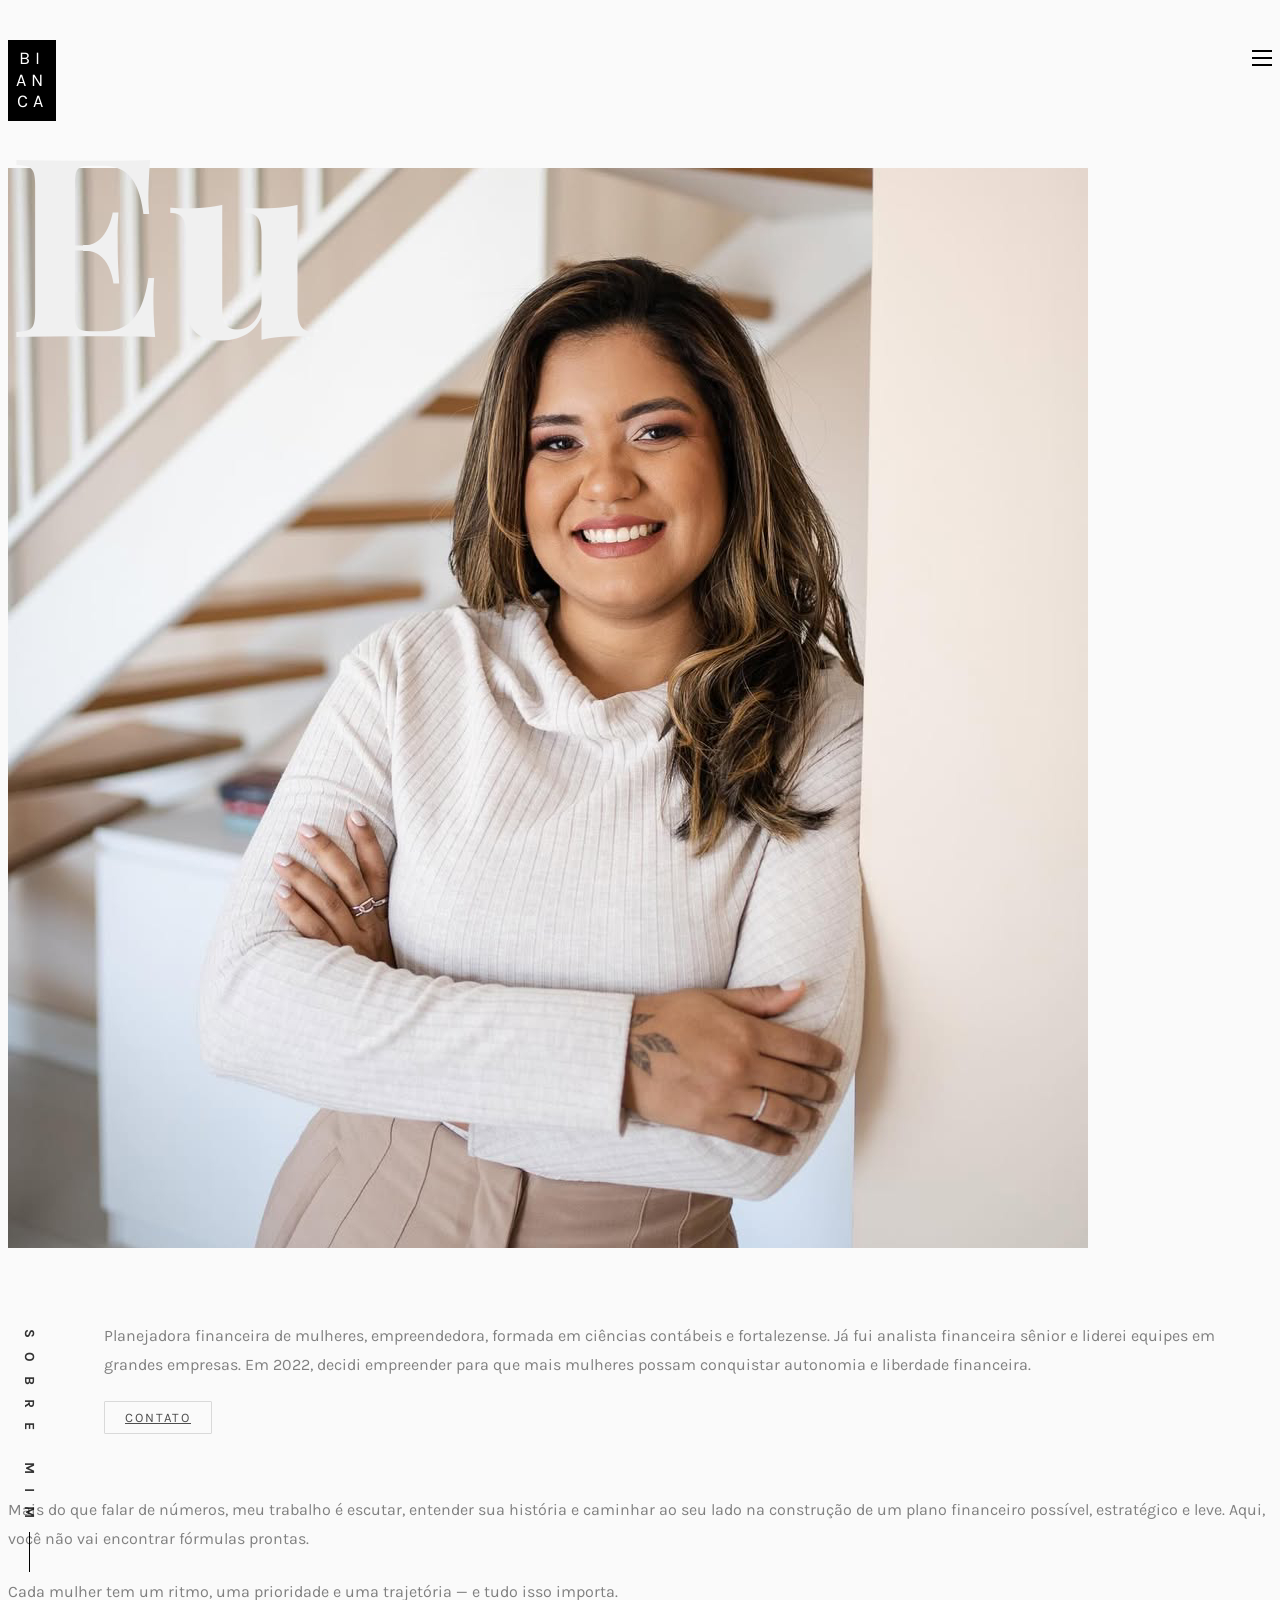
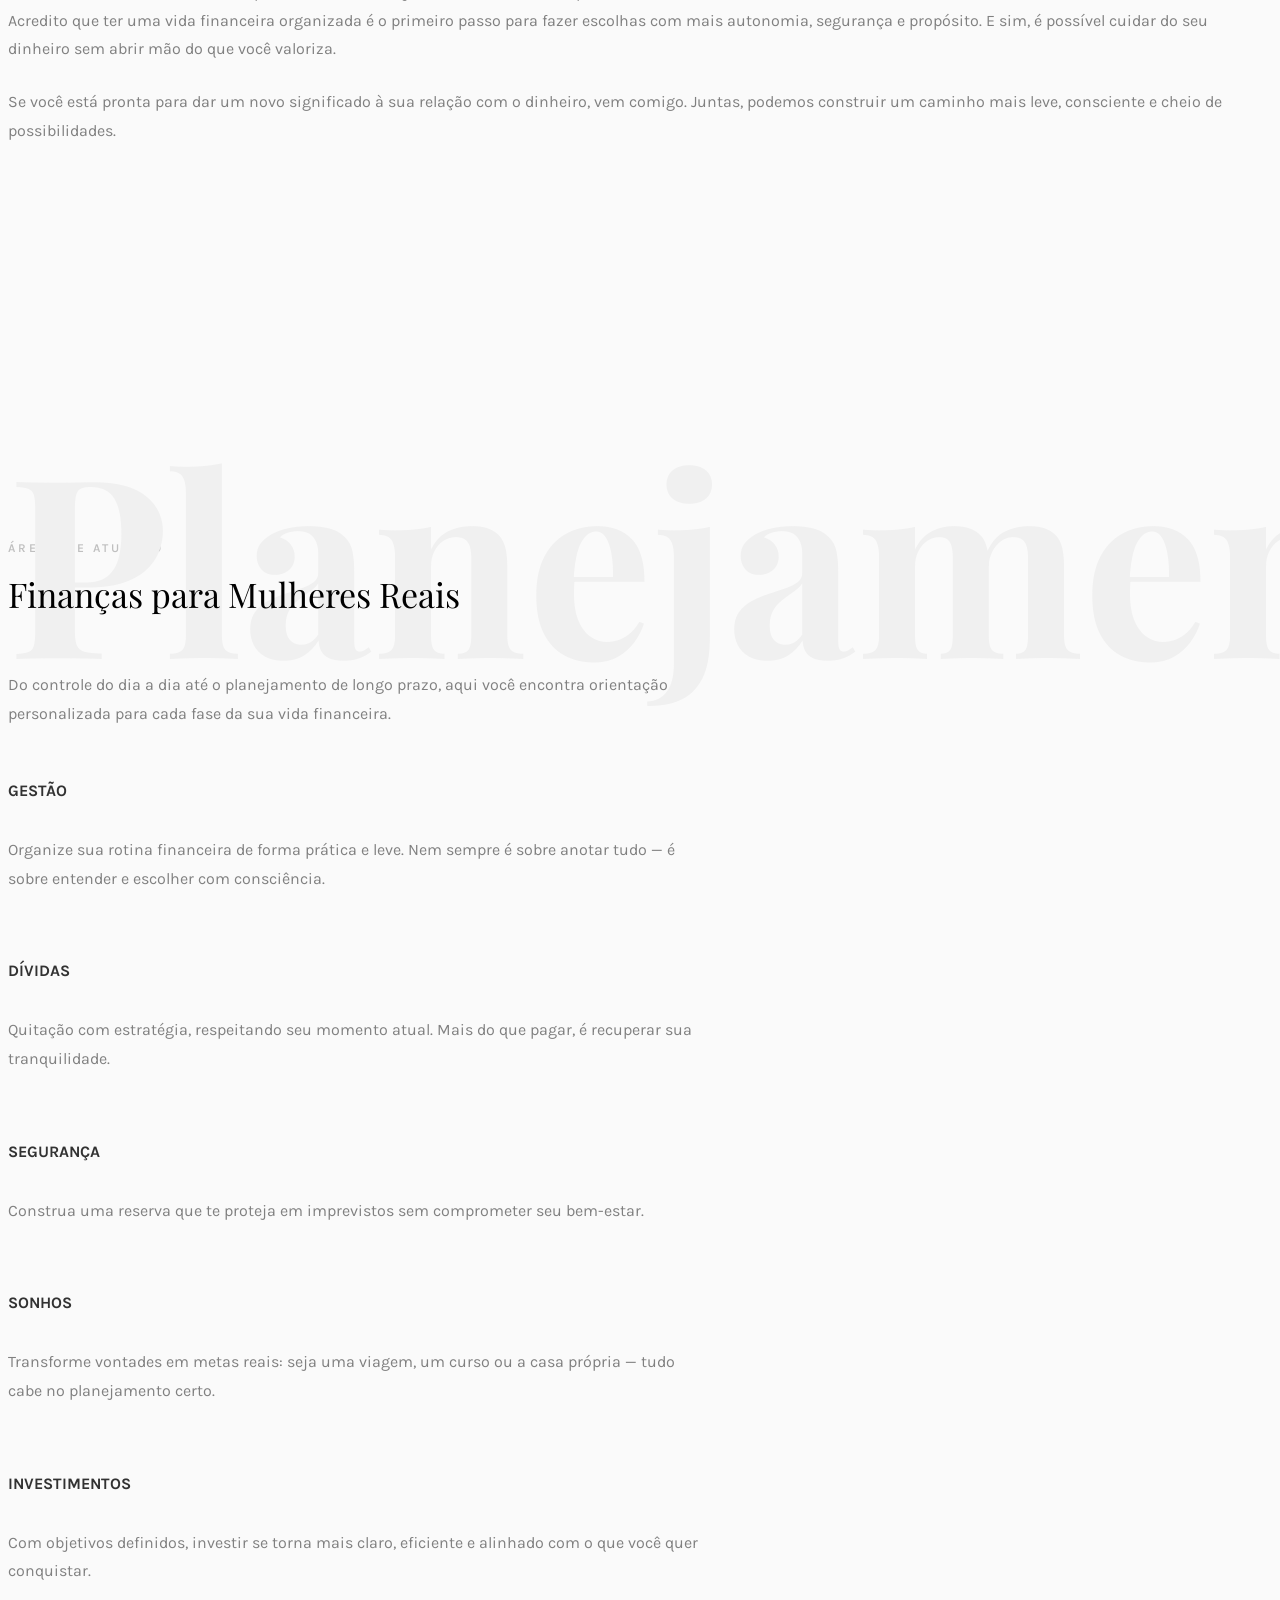
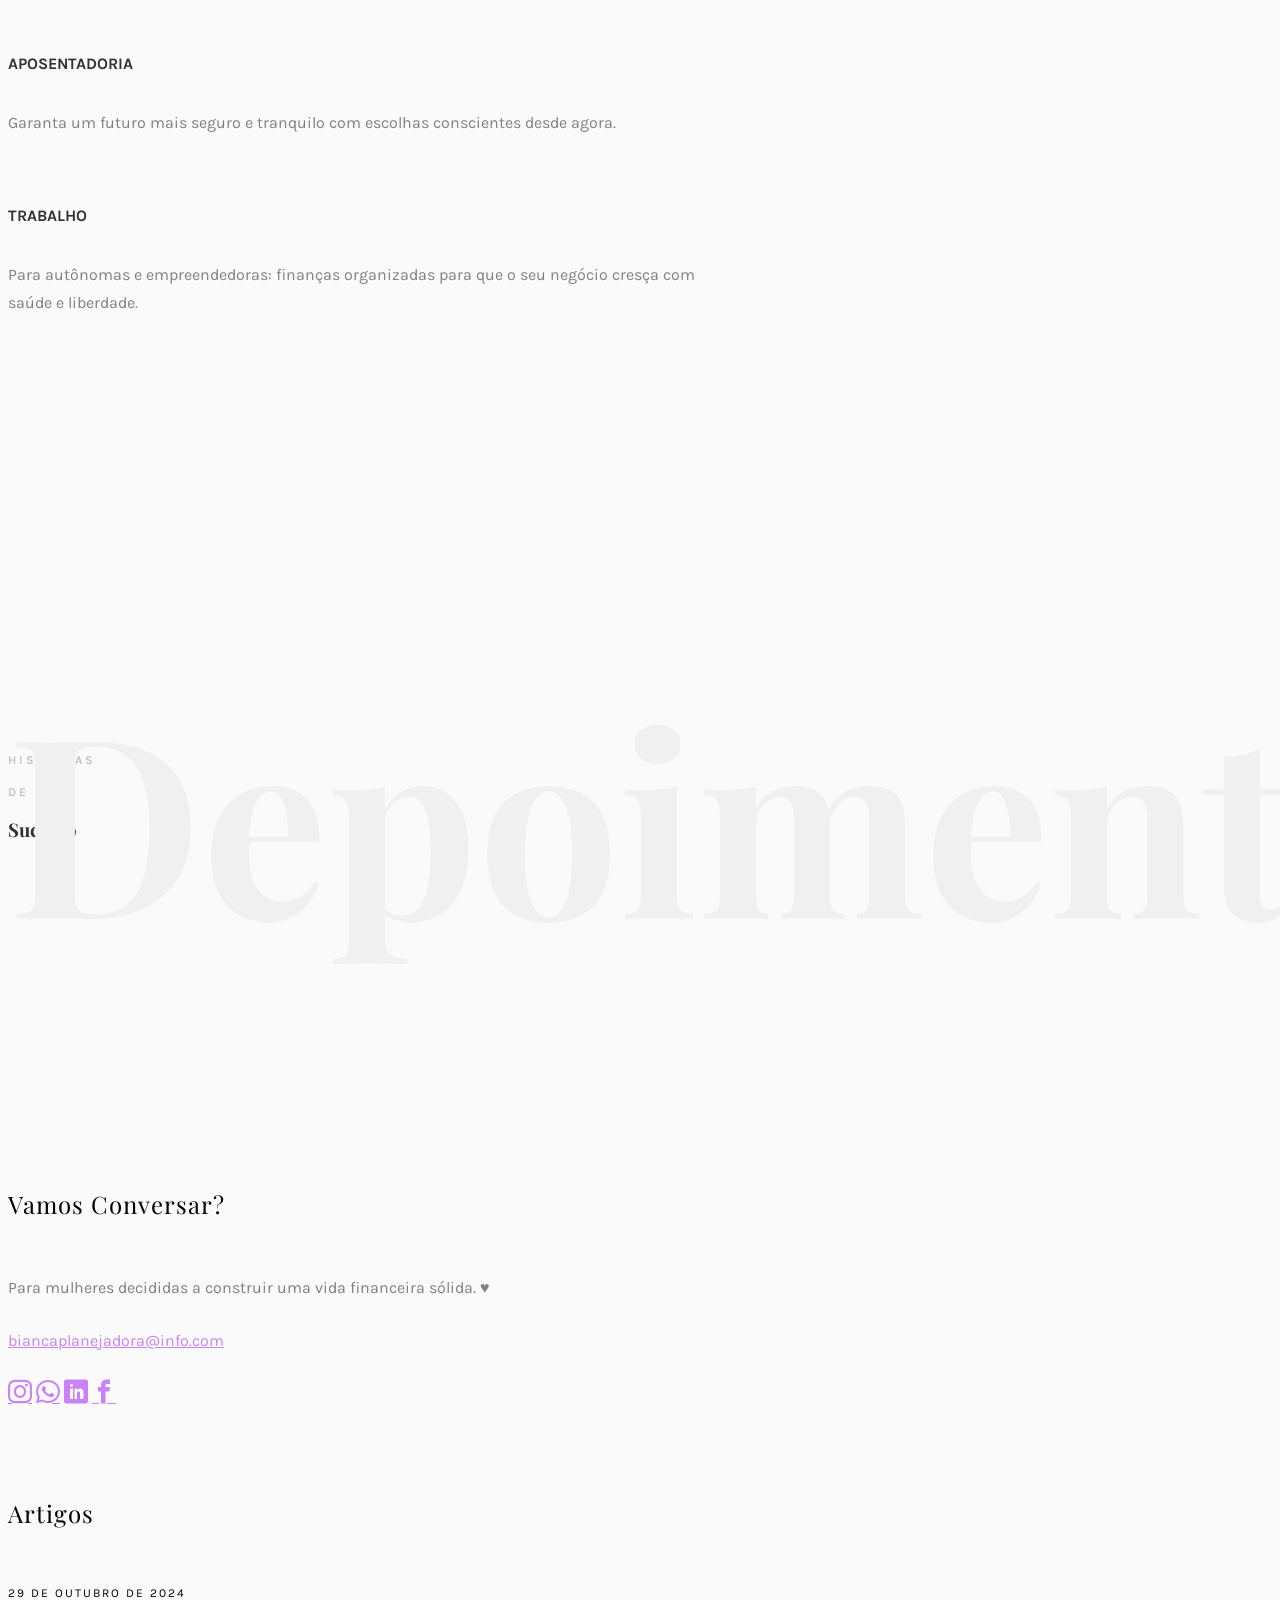
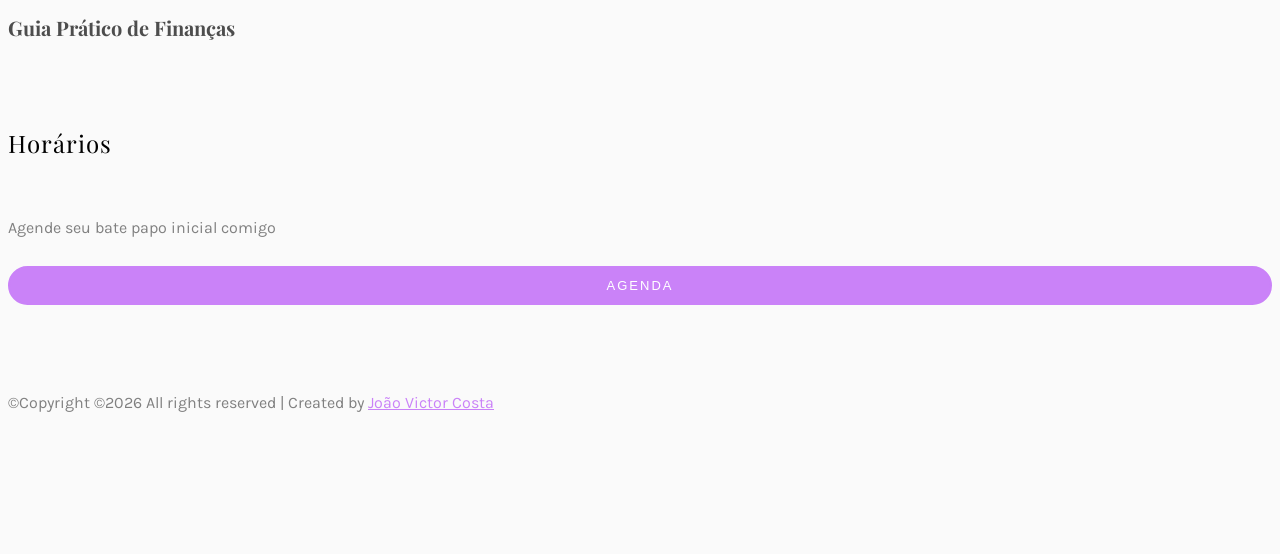
==== commit b3fbafcc: "update: fix links contact" ====
--- a/about.html
+++ b/about.html
@@ -95,12 +95,6 @@
 								<p>Planejadora financeira de mulheres, empreendedora, formada em ciências contábeis e fortalezense. 
 									Já fui analista financeira sênior e liderei equipes em grandes empresas. 
 									Em 2022, decidi empreender para que mais mulheres possam conquistar autonomia e liberdade financeira.</p>
-								<p class="colorlib-social-icons">
-									<a href="#"><i class="icon-dribbble2"></i></a>
-									<a href="#"><i class="icon-dribbble2"></i></a>
-									<a href="#"><i class="icon-dribbble2"></i></a>
-									<a href="#"><i class="icon-dribbble2"></i></a>
-								</p>
 								<p><a href="contact.html" class="btn btn-primary btn-outline">Contato</a></p>
 							</div>
 						</div>
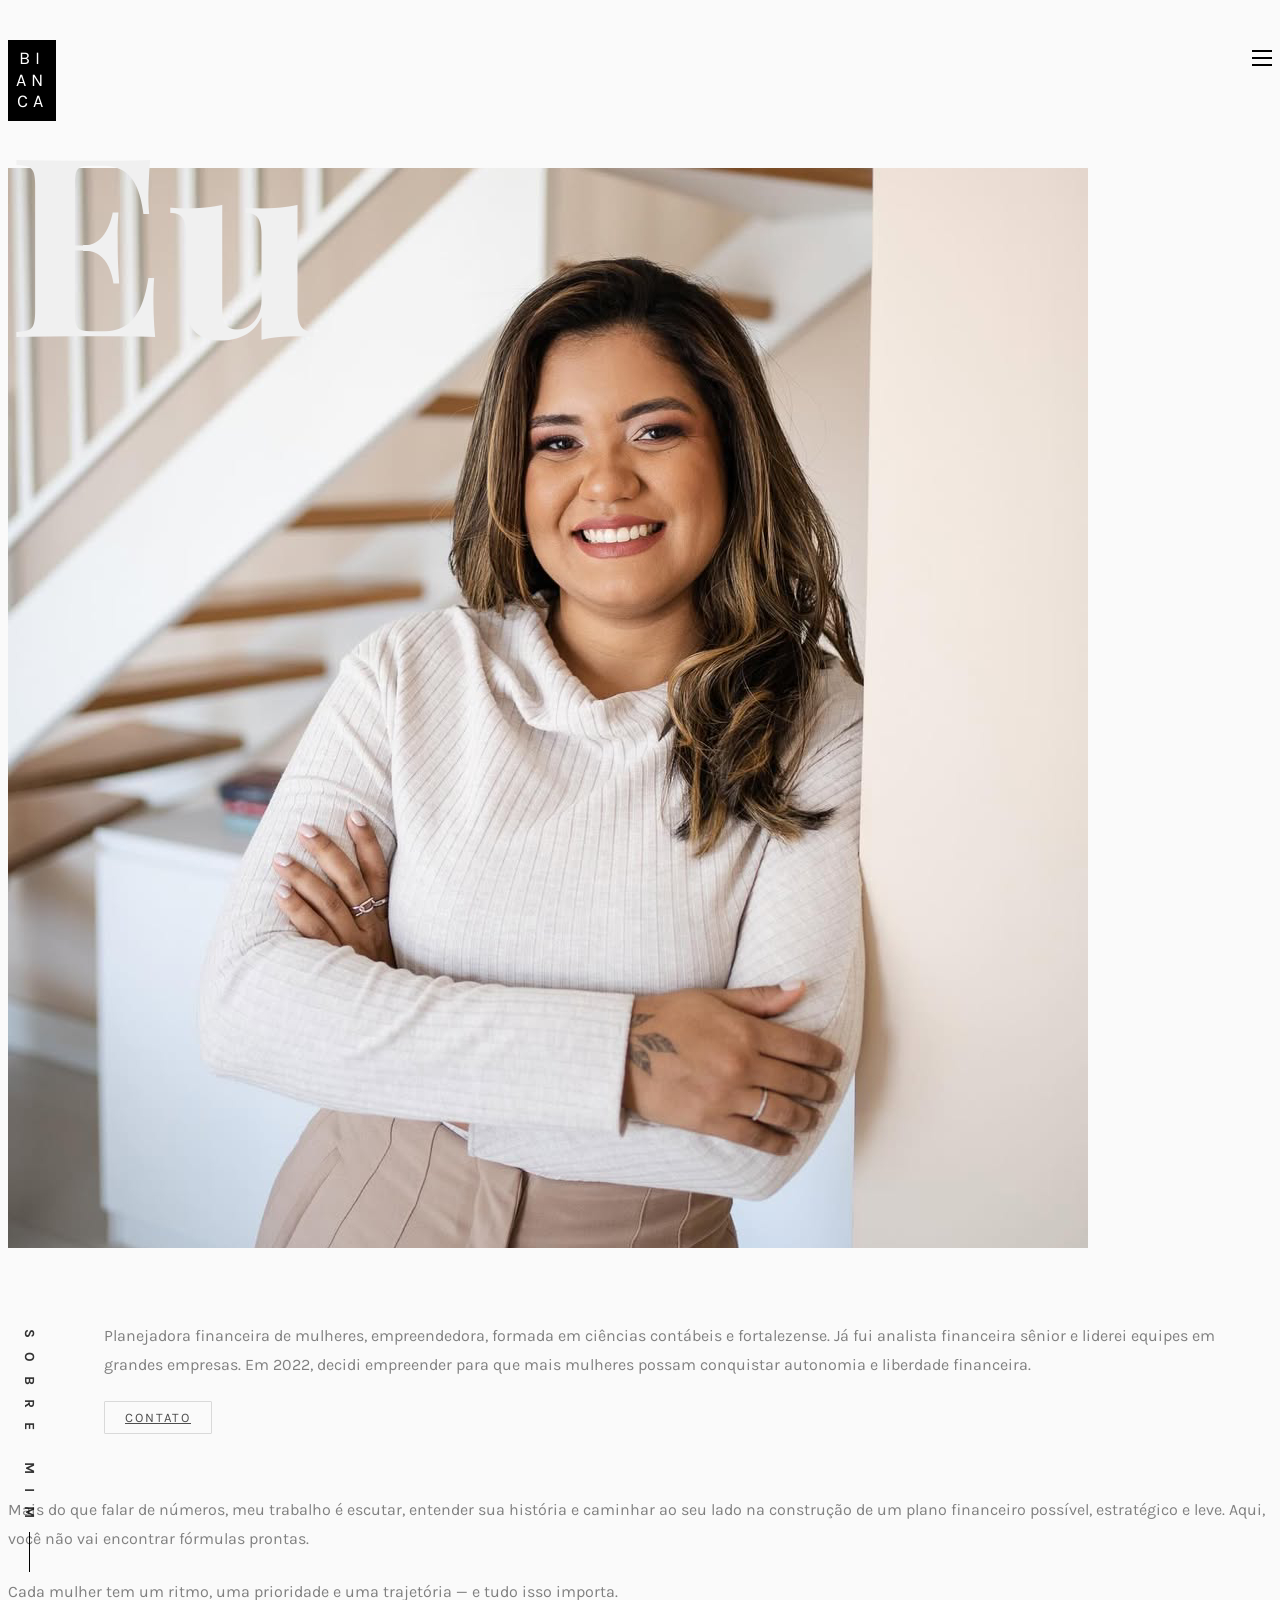
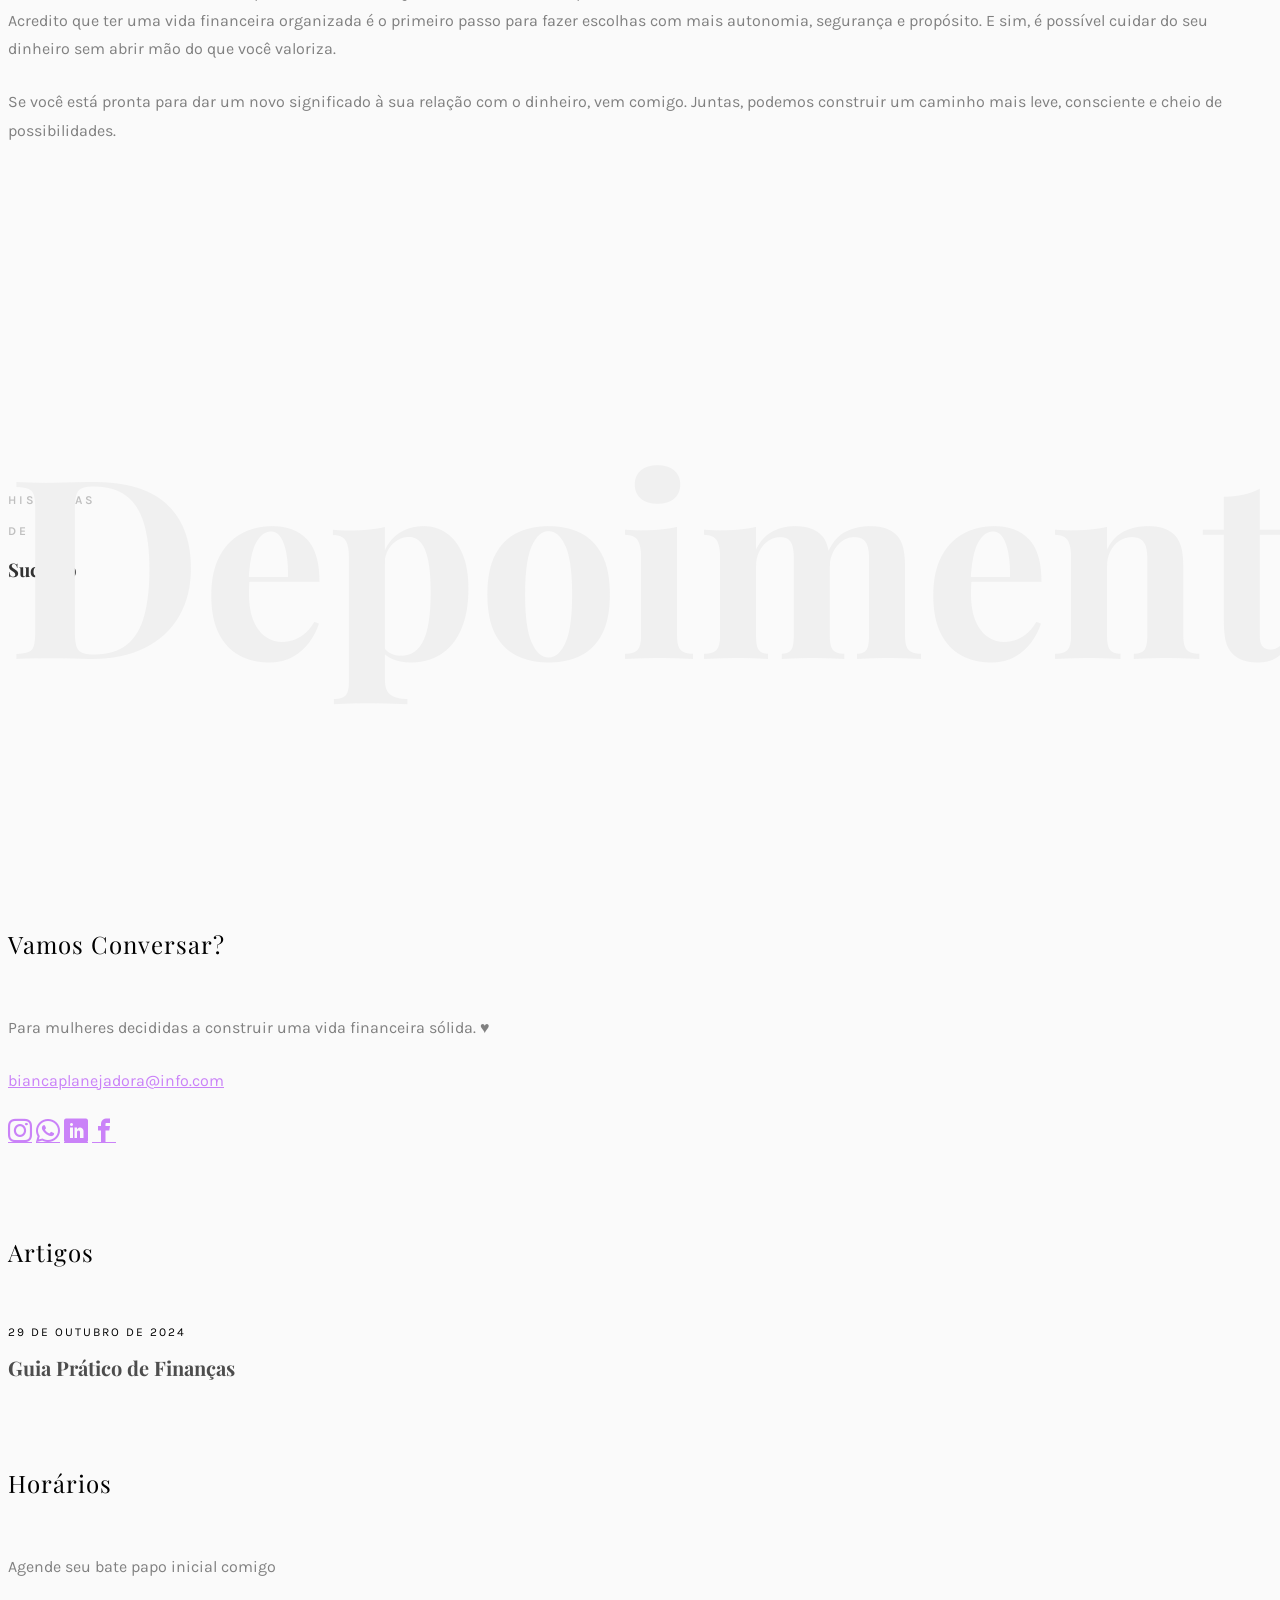
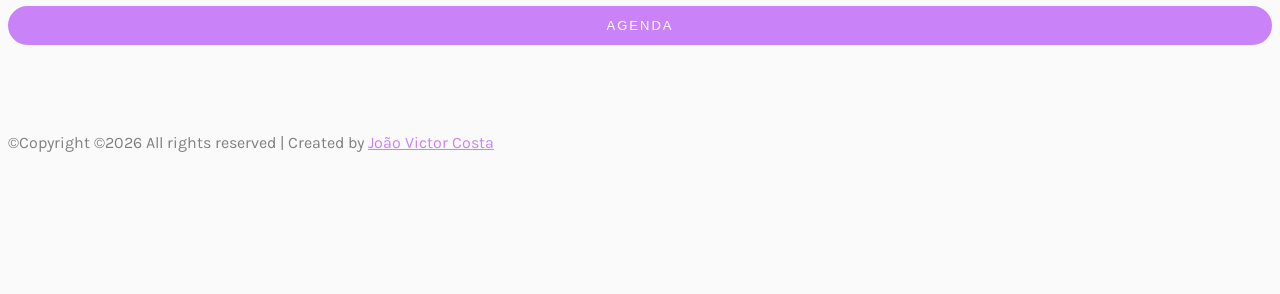
==== commit daac38c7: "update: reestruturação da home page, testimonial na page about, e melhoria da page de contato" ====
--- a/about.html
+++ b/about.html
@@ -117,71 +117,6 @@
 				</div>
 			</div>
 		</div>
-		<div id="colorlib-services">
-			<div class="container">
-			  <div class="row text-center">
-				<h2 class="bold">Planejamento</h2>
-			  </div>
-			  <div class="row">
-				<div class="col-md-12">
-				  <div class="services-flex">
-					<div class="one-third">
-					  <div class="row">
-						<div class="col-md-12 animate-box intro-heading">
-						  <span>Áreas de atuação</span>
-						  <h2>Finanças para Mulheres Reais</h2>
-						  <p>Do controle do dia a dia até o planejamento de longo prazo, aqui você encontra orientação personalizada para cada fase da sua vida financeira.</p>
-						</div>
-					  </div>
-					  <div class="row">
-						<div class="col-md-12">
-		  
-						  <div class="services animate-box">
-							<h3>Gestão</h3>
-							<p>Organize sua rotina financeira de forma prática e leve. Nem sempre é sobre anotar tudo — é sobre entender e escolher com consciência.</p>
-						  </div>
-		  
-						  <div class="services animate-box">
-							<h3>Dívidas</h3>
-							<p>Quitação com estratégia, respeitando seu momento atual. Mais do que pagar, é recuperar sua tranquilidade.</p>
-						  </div>
-		  
-						  <div class="services animate-box">
-							<h3>Segurança</h3>
-							<p>Construa uma reserva que te proteja em imprevistos sem comprometer seu bem-estar.</p>
-						  </div>
-		  
-						  <div class="services animate-box">
-							<h3>Sonhos</h3>
-							<p>Transforme vontades em metas reais: seja uma viagem, um curso ou a casa própria — tudo cabe no planejamento certo.</p>
-						  </div>
-		  
-						  <div class="services animate-box">
-							<h3>Investimentos</h3>
-							<p>Com objetivos definidos, investir se torna mais claro, eficiente e alinhado com o que você quer conquistar.</p>
-						  </div>
-		  
-						  <div class="services animate-box">
-							<h3>Aposentadoria</h3>
-							<p>Garanta um futuro mais seguro e tranquilo com escolhas conscientes desde agora.</p>
-						  </div>
-		  
-						  <div class="services animate-box">
-							<h3>Trabalho</h3>
-							<p>Para autônomas e empreendedoras: finanças organizadas para que o seu negócio cresça com saúde e liberdade.</p>
-						  </div>
-		  
-						</div>
-					  </div>
-					</div>
-					<div class="one-forth services-img" style="background-image: url(images/about__.jpg);">
-					</div>
-				  </div>
-				</div>
-			  </div>
-			</div>
-		  </div>
-		  
 
 		<div id="colorlib-testimony">
 			<div class="container">
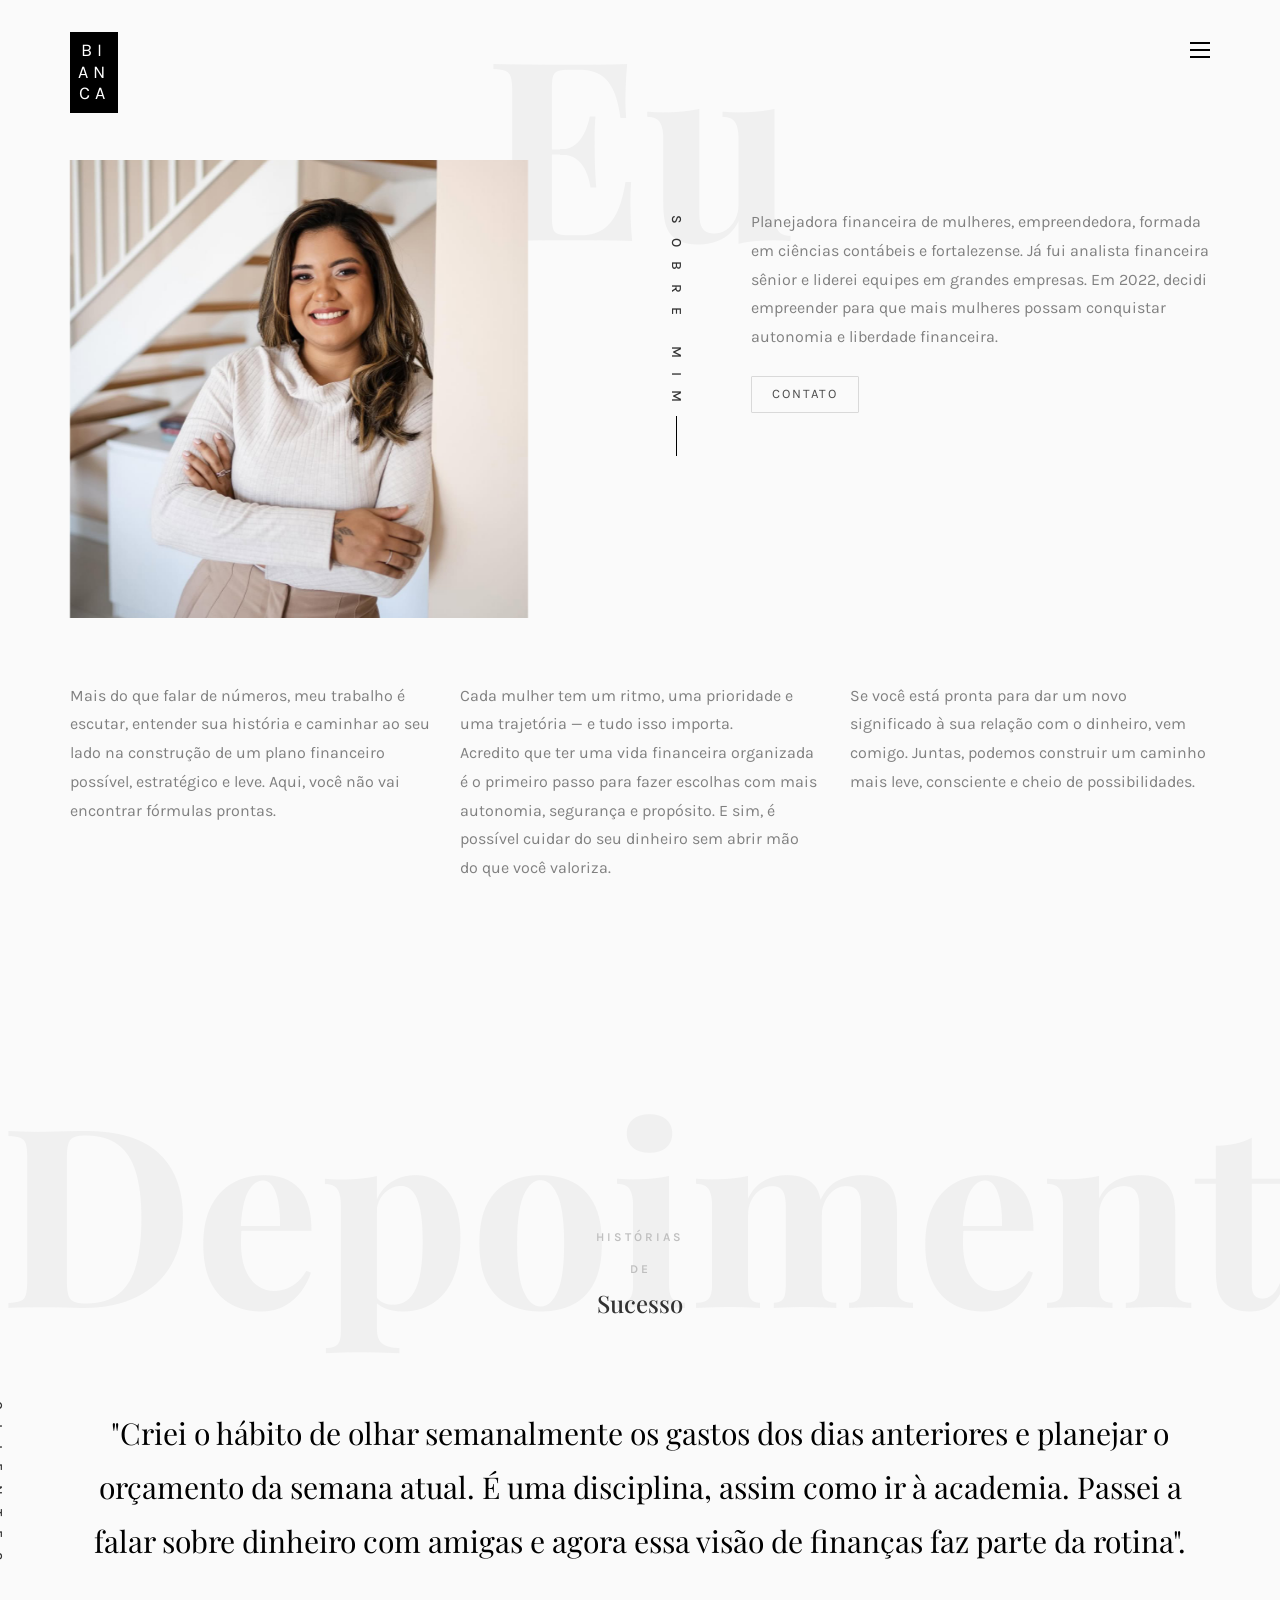
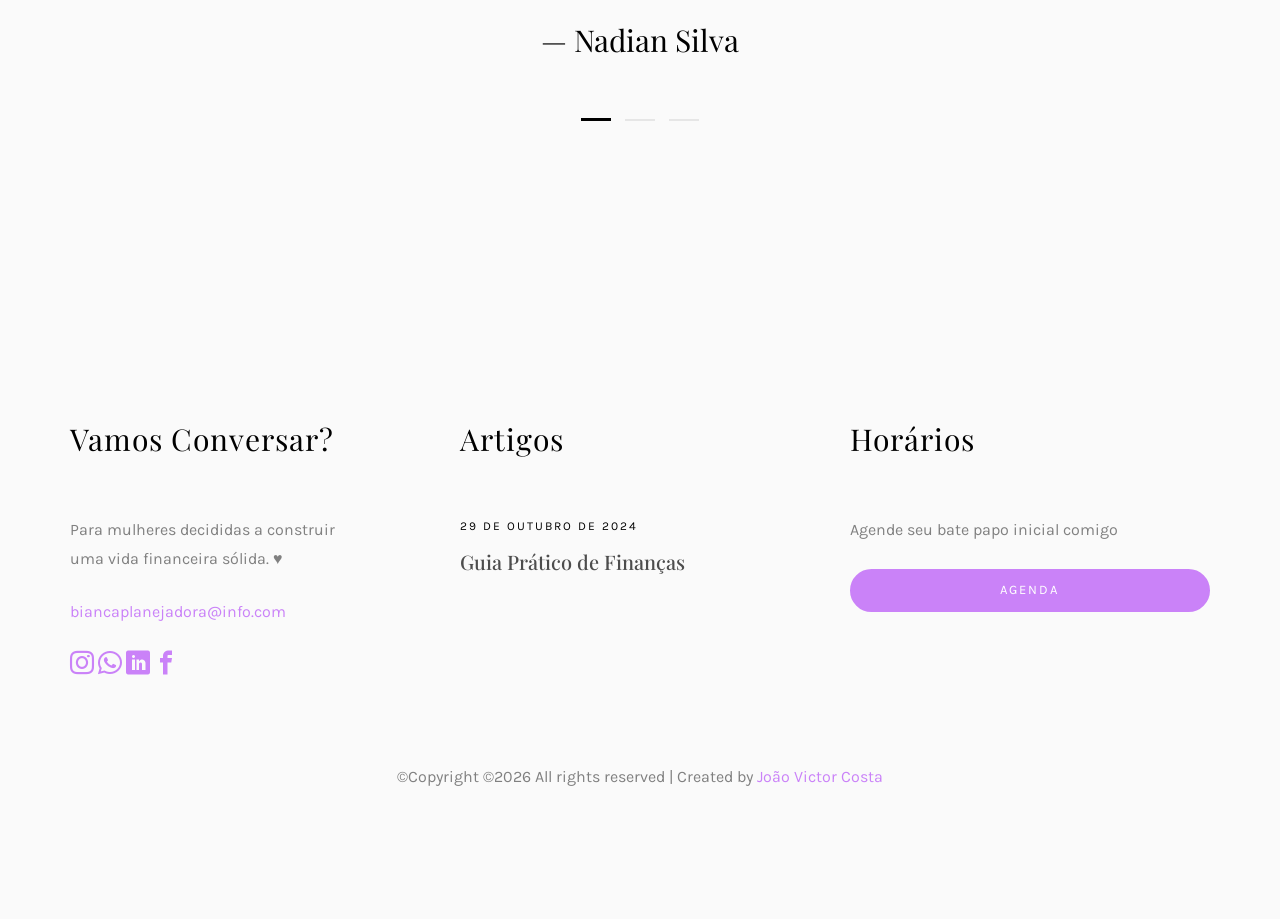
==== commit b02dd59a: "new: add send email solicitation" ====
--- a/about.html
+++ b/about.html
@@ -185,10 +185,10 @@
 									<p>Para mulheres decididas a construir uma vida financeira sólida. ♥️</p>
 									<p><a href="#">biancaplanejadora@info.com</a></p>
 									<p class="colorlib-social-icons">
-										<a href="#"><i class="icon-instagram"></i></a>
-										<a href="#"><i class="icon-whatsapp"></i></a>
-										<a href="#"><i class="icon-linkedin"></i></a>
-										<a href="#"><i class="icon-facebook"></i></a>
+										<a href="https://www.instagram.com/biancaplanejadora/"><i class="icon-instagram"></i></a>
+										<a href="https://wa.me/message/DJTEVZJUKRBOF1"><i class="icon-whatsapp"></i></a>
+										<a href="https://www.linkedin.com/in/bianca-olimpio-49621a2a6/"><i class="icon-linkedin"></i></a>
+										<a href="https://www.facebook.com/profile.php?id=61550246166064"><i class="icon-facebook"></i></a>
 									</p>
 								</div>
 							</div>
--- a/css/style.css
+++ b/css/style.css
@@ -5,12 +5,6 @@
   font-weight: normal;
   font-style: normal; }
 
-/* =======================================================
-*
-* 	Template Style 
-*	Edit this section
-*
-* ======================================================= */
 body {
   font-family: "Karla", Arial, sans-serif;
   line-height: 1.8;
